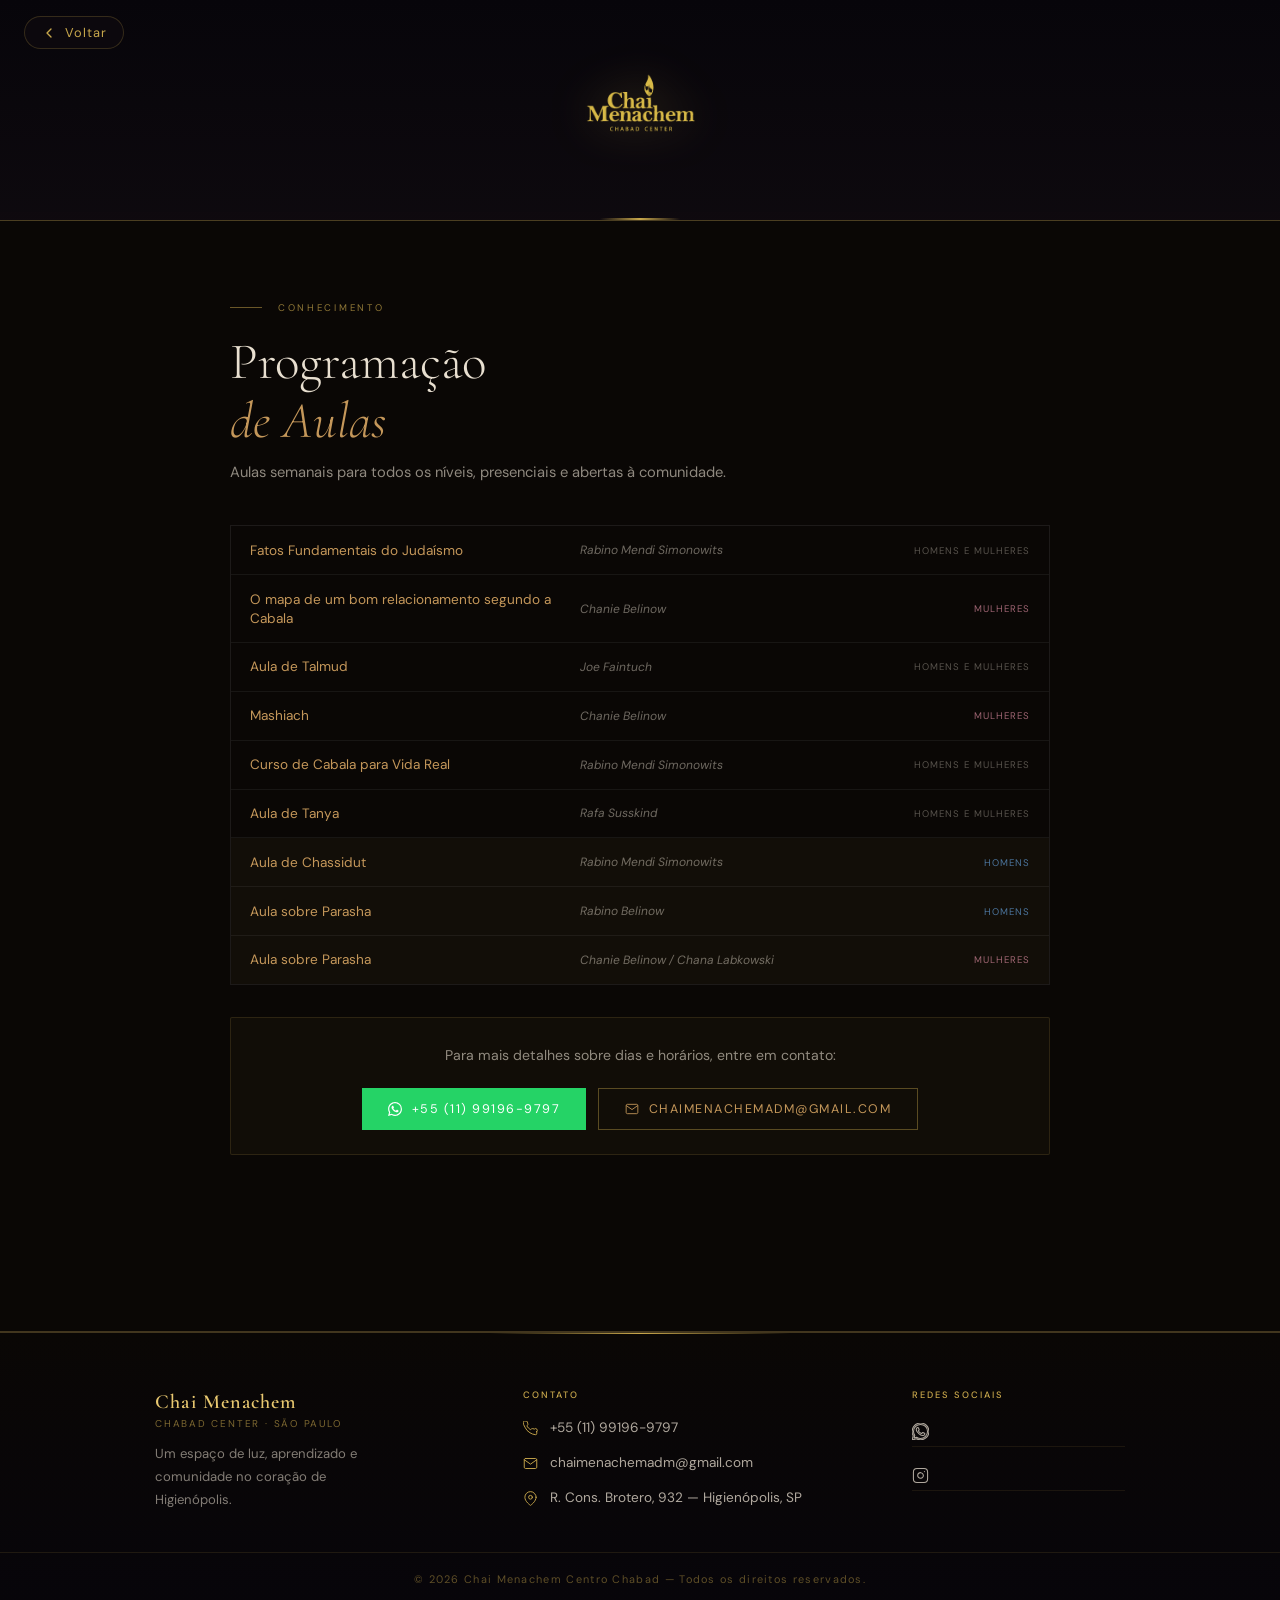
==== Website/aulas.html @ 0b1b47bb "CRversion — current design snapshot Updated kidush gallery with new photos, aulas and eventos pages " ====
﻿<!DOCTYPE html>
<html lang="pt-BR">
<head>
<meta charset="UTF-8"/>
<meta name="viewport" content="width=device-width,initial-scale=1.0"/>
<title>Aulas — Chai Menachem</title>
<link rel="icon" type="image/png" href="logo.png"/>
<link href="https://fonts.googleapis.com/css2?family=Cormorant+Garamond:ital,wght@0,300;0,400;0,600;1,300;1,400&family=DM+Sans:opsz,wght@9..40,300;9..40,400;9..40,500&family=Frank+Ruhl+Libre:wght@400&display=swap" rel="stylesheet"/>
<style>
*,*::before,*::after{box-sizing:border-box;margin:0;padding:0}
html,body{background:#0A0705;color:#E8DFD0;font-family:'DM Sans',sans-serif;-webkit-font-smoothing:antialiased}

.page{max-width:900px;margin:0 auto;padding:5rem 2.5rem 6rem}

.eyebrow{display:flex;align-items:center;gap:1rem;margin-bottom:1.2rem}
.eyebrow-line{display:block;width:32px;height:1px;background:rgba(201,168,76,.5)}
.eyebrow-text{font-size:.6rem;letter-spacing:.28em;text-transform:uppercase;color:rgba(201,168,76,.7)}

.sec-title{font-family:'Cormorant Garamond',serif;font-size:clamp(2.2rem,4vw,3.2rem);font-weight:300;line-height:1.15;color:#E8DFD0;margin-bottom:.5rem}
.sec-title em{font-style:italic;color:#C4975A}
.sec-body{font-size:.92rem;line-height:1.8;color:rgba(232,223,208,.6);margin-bottom:2.5rem}

/* TABELA */
.aulas-table{margin-top:2.5rem;border:1px solid rgba(255,255,255,.08)}
.aula-row{display:grid;grid-template-columns:1fr 1fr 120px;align-items:center;gap:1rem;padding:.9rem 1.2rem;border-bottom:1px solid rgba(255,255,255,.06);transition:background .2s}
.aula-row:last-child{border-bottom:none}
.aula-row:hover{background:rgba(201,168,76,.05)}
.aula-row--sh{background:rgba(201,168,76,.04)}
.aula-row--sh:hover{background:rgba(201,168,76,.09)}
.aula-dia{font-size:.62rem;letter-spacing:.18em;text-transform:uppercase;color:#C4975A;font-weight:500}
.aula-hora{font-size:.78rem;color:rgba(232,223,208,.5);letter-spacing:.05em}
.aula-nome{font-size:.85rem;color:#C4975A;line-height:1.4}
.aula-prof{font-size:.75rem;color:rgba(232,223,208,.45);font-style:italic}
.aula-pub{font-size:.6rem;letter-spacing:.1em;text-transform:uppercase;text-align:right;color:rgba(232,223,208,.35)}
.aula-pub--h{color:rgba(100,160,220,.7)}
.aula-pub--m{color:rgba(220,140,160,.7)}

@media(max-width:680px){
  .aula-row{grid-template-columns:1fr;gap:.3rem}
  .aula-pub{display:none}
}
.back-btn{position:fixed;top:1rem;left:1.5rem;z-index:500;display:inline-flex;align-items:center;gap:.5rem;padding:.45rem 1rem;background:rgba(14,10,15,0.85);backdrop-filter:blur(12px);border:1px solid rgba(201,168,76,0.22);border-radius:999px;color:#C9A84C;font-family:'DM Sans',sans-serif;font-size:.8rem;letter-spacing:.08em;text-decoration:none;transition:background .25s,box-shadow .25s}
.back-btn:hover{background:rgba(201,168,76,0.12);box-shadow:0 0 32px rgba(201,168,76,0.18)}
.back-btn svg{width:16px;height:16px;stroke:currentColor;fill:none;stroke-width:2;stroke-linecap:round;stroke-linejoin:round}
</style>
<link rel="stylesheet" href="shared.css"/>
</head>
<body>

<header class="page-header">
  <a href="index.html" class="page-header-brand">
    <img src="logo-transparent.png" class="page-header-logo" alt="Chai Menachem"/>
    <div class="page-header-text"><span class="page-header-name">Chai Menachem</span><span class="page-header-sub">Chabad Center</span></div>
  </a>
</header>

<a href="index.html" class="back-btn"><svg viewBox="0 0 24 24"><polyline points="15 18 9 12 15 6"/></svg>Voltar</a>

<div class="page">

  <div class="eyebrow">
    <span class="eyebrow-line"></span>
    <span class="eyebrow-text">Conhecimento</span>
  </div>
  <h2 class="sec-title">Programação<br><em>de Aulas</em></h2>
  <p class="sec-body">Aulas semanais para todos os níveis, presenciais e abertas à comunidade.</p>

  <div class="aulas-table">
    <div class="aula-row"><span class="aula-nome">Fatos Fundamentais do Judaísmo</span><span class="aula-prof">Rabino Mendi Simonowits</span><span class="aula-pub">Homens e Mulheres</span></div>
    <div class="aula-row"><span class="aula-nome">O mapa de um bom relacionamento segundo a Cabala</span><span class="aula-prof">Chanie Belinow</span><span class="aula-pub aula-pub--m">Mulheres</span></div>
    <div class="aula-row"><span class="aula-nome">Aula de Talmud</span><span class="aula-prof">Joe Faintuch</span><span class="aula-pub">Homens e Mulheres</span></div>
    <div class="aula-row"><span class="aula-nome">Mashiach</span><span class="aula-prof">Chanie Belinow</span><span class="aula-pub aula-pub--m">Mulheres</span></div>
    <div class="aula-row"><span class="aula-nome">Curso de Cabala para Vida Real</span><span class="aula-prof">Rabino Mendi Simonowits</span><span class="aula-pub">Homens e Mulheres</span></div>
    <div class="aula-row"><span class="aula-nome">Aula de Tanya</span><span class="aula-prof">Rafa Susskind</span><span class="aula-pub">Homens e Mulheres</span></div>
    <div class="aula-row aula-row--sh"><span class="aula-nome">Aula de Chassidut</span><span class="aula-prof">Rabino Mendi Simonowits</span><span class="aula-pub aula-pub--h">Homens</span></div>
    <div class="aula-row aula-row--sh"><span class="aula-nome">Aula sobre Parasha</span><span class="aula-prof">Rabino Belinow</span><span class="aula-pub aula-pub--h">Homens</span></div>
    <div class="aula-row aula-row--sh"><span class="aula-nome">Aula sobre Parasha</span><span class="aula-prof">Chanie Belinow / Chana Labkowski</span><span class="aula-pub aula-pub--m">Mulheres</span></div>
  </div>

  <div style="margin-top:2rem;padding:1.5rem 2rem;background:rgba(201,168,76,.04);border:1px solid rgba(201,168,76,.15);border-radius:2px;text-align:center">
    <p style="font-size:.88rem;color:rgba(232,223,208,.6);line-height:1.9;margin-bottom:1.2rem">Para mais detalhes sobre dias e horários, entre em contato:</p>
    <div style="display:flex;flex-wrap:wrap;gap:.8rem;justify-content:center">
      <a href="https://wa.me/5511991969797" target="_blank" rel="noopener" style="display:inline-flex;align-items:center;gap:.6rem;padding:.75rem 1.6rem;background:#25D366;color:#fff;font-family:'DM Sans',sans-serif;font-size:.78rem;letter-spacing:.12em;text-transform:uppercase;text-decoration:none">
        <svg width="14" height="14" viewBox="0 0 24 24" fill="currentColor"><path d="M17.472 14.382c-.297-.149-1.758-.867-2.03-.967-.273-.099-.471-.148-.67.15-.197.297-.767.966-.94 1.164-.173.199-.347.223-.644.075-.297-.15-1.255-.463-2.39-1.475-.883-.788-1.48-1.761-1.653-2.059-.173-.297-.018-.458.13-.606.134-.133.298-.347.446-.52.149-.174.198-.298.298-.497.099-.198.05-.371-.025-.52-.075-.149-.669-1.612-.916-2.207-.242-.579-.487-.5-.669-.51-.173-.008-.371-.01-.57-.01-.198 0-.52.074-.792.372-.272.297-1.04 1.016-1.04 2.479 0 1.462 1.065 2.875 1.213 3.074.149.198 2.096 3.2 5.077 4.487.709.306 1.262.489 1.694.625.712.227 1.36.195 1.871.118.571-.085 1.758-.719 2.006-1.413.248-.694.248-1.289.173-1.413-.074-.124-.272-.198-.57-.347m-5.421 7.403h-.004a9.87 9.87 0 01-5.031-1.378l-.361-.214-3.741.982.998-3.648-.235-.374a9.86 9.86 0 01-1.51-5.26c.001-5.45 4.436-9.884 9.888-9.884 2.64 0 5.122 1.03 6.988 2.898a9.825 9.825 0 012.893 6.994c-.003 5.45-4.437 9.884-9.885 9.884m8.413-18.297A11.815 11.815 0 0012.05 0C5.495 0 .16 5.335.157 11.892c0 2.096.547 4.142 1.588 5.945L.057 24l6.305-1.654a11.882 11.882 0 005.683 1.448h.005c6.554 0 11.89-5.335 11.893-11.893a11.821 11.821 0 00-3.48-8.413z"/></svg>
        +55 (11) 99196-9797
      </a>
      <a href="mailto:chaimenachemadm@gmail.com" style="display:inline-flex;align-items:center;gap:.6rem;padding:.75rem 1.6rem;background:transparent;border:1px solid rgba(201,168,76,.4);color:#C4975A;font-family:'DM Sans',sans-serif;font-size:.78rem;letter-spacing:.12em;text-transform:uppercase;text-decoration:none">
        <svg width="14" height="14" viewBox="0 0 24 24" fill="none" stroke="currentColor" stroke-width="1.5"><path d="M4 4h16c1.1 0 2 .9 2 2v12c0 1.1-.9 2-2 2H4c-1.1 0-2-.9-2-2V6c0-1.1.9-2 2-2z"/><polyline points="22,6 12,13 2,6"/></svg>
        chaimenachemadm@gmail.com
      </a>
    </div>
  </div>

</div>


<footer class="site-footer">
  <div class="footer-inner">
    <div class="footer-brand-col">
      <div class="footer-brand-text">
        <span class="footer-brand-name">Chai Menachem</span>
        <span class="footer-brand-tagline">Chabad Center · São Paulo</span>
        <span class="footer-brand-desc">Um espaço de luz, aprendizado e comunidade no coração de Higienópolis.</span>
      </div>
    </div>
    <div class="footer-contact-col">
      <div class="footer-contact-label">Contato</div>
      <div class="footer-contact-item"><svg viewBox="0 0 24 24"><path d="M22 16.92v3a2 2 0 01-2.18 2 19.79 19.79 0 01-8.63-3.07A19.5 19.5 0 013.07 9.81 19.79 19.79 0 010 1.18 2 2 0 012 0h3a2 2 0 012 1.72c.127.96.361 1.903.7 2.81a2 2 0 01-.45 2.11L6.09 7.91a16 16 0 006 6l1.27-1.27a2 2 0 012.11-.45c.907.339 1.85.573 2.81.7A2 2 0 0122 16.92z"/></svg><a href="https://wa.me/5511991969797">+55 (11) 99196-9797</a></div>
      <div class="footer-contact-item"><svg viewBox="0 0 24 24"><path d="M4 4h16c1.1 0 2 .9 2 2v12c0 1.1-.9 2-2 2H4c-1.1 0-2-.9-2-2V6c0-1.1.9-2 2-2z"/><polyline points="22,6 12,13 2,6"/></svg><a href="mailto:chaimenachemadm@gmail.com">chaimenachemadm@gmail.com</a></div>
      <div class="footer-contact-item"><svg viewBox="0 0 24 24"><path d="M21 10c0 7-9 13-9 13s-9-6-9-13a9 9 0 0118 0z"/><circle cx="12" cy="10" r="3"/></svg>R. Cons. Brotero, 932 — Higienópolis, SP</div>
    </div>
    <div class="footer-social-col">
      <div class="footer-social-label">Redes Sociais</div>
      <a href="https://wa.me/5511991969797" target="_blank" rel="noopener" class="footer-social-link"><svg viewBox="0 0 24 24" fill="currentColor" stroke="none"><path d="M17.472 14.382c-.297-.149-1.758-.867-2.03-.967-.273-.099-.471-.148-.67.15-.197.297-.767.966-.94 1.164-.173.199-.347.223-.644.075-.297-.15-1.255-.463-2.39-1.475-.883-.788-1.48-1.761-1.653-2.059-.173-.297-.018-.458.13-.606.134-.133.298-.347.446-.52.149-.174.198-.298.298-.497.099-.198.05-.371-.025-.52-.075-.149-.669-1.612-.916-2.207-.242-.579-.487-.5-.669-.51-.173-.008-.371-.01-.57-.01-.198 0-.52.074-.792.372-.272.297-1.04 1.016-1.04 2.479 0 1.462 1.065 2.875 1.213 3.074.149.198 2.096 3.2 5.077 4.487.709.306 1.262.489 1.694.625.712.227 1.36.195 1.871.118.571-.085 1.758-.719 2.006-1.413.248-.694.248-1.289.173-1.413-.074-.124-.272-.198-.57-.347m-5.421 7.403h-.004a9.87 9.87 0 01-5.031-1.378l-.361-.214-3.741.982.998-3.648-.235-.374a9.86 9.86 0 01-1.51-5.26c.001-5.45 4.436-9.884 9.888-9.884 2.64 0 5.122 1.03 6.988 2.898a9.825 9.825 0 012.893 6.994c-.003 5.45-4.437 9.884-9.885 9.884m8.413-18.297A11.815 11.815 0 0012.05 0C5.495 0 .16 5.335.157 11.892c0 2.096.547 4.142 1.588 5.945L.057 24l6.305-1.654a11.882 11.882 0 005.683 1.448h.005c6.554 0 11.89-5.335 11.893-11.893a11.821 11.821 0 00-3.48-8.413z"/></svg>WhatsApp</a>
      <a href="https://instagram.com/chaimenachem" target="_blank" rel="noopener" class="footer-social-link"><svg viewBox="0 0 24 24"><rect x="2" y="2" width="20" height="20" rx="5"/><path d="M16 11.37A4 4 0 1112.63 8 4 4 0 0116 11.37z"/><line x1="17.5" y1="6.5" x2="17.51" y2="6.5"/></svg>@chaimenachem</a>
    </div>
  </div>
  <div class="footer-bottom">© 2026 Chai Menachem Centro Chabad — Todos os direitos reservados.</div>
</footer>

</body>
</html>
---- Website/shared.css ----
/* ── PAGE HEADER ── */
.page-header{
  display:flex;align-items:center;justify-content:center;
  padding:0 2rem;
  background:linear-gradient(180deg,rgba(7,5,10,1) 0%,rgba(14,10,15,.95) 100%);
  border-bottom:1px solid rgba(201,168,76,.35);
  position:relative;
}
.page-header::after{
  content:'';position:absolute;bottom:0;left:50%;transform:translateX(-50%);
  width:80px;height:2px;background:linear-gradient(90deg,transparent,#C9A84C,transparent);
}
.page-header-brand{display:inline-flex;flex-direction:row;align-items:center;gap:1rem;text-decoration:none}
.page-header-logo{width:220px;height:220px;object-fit:contain;filter:sepia(1) saturate(2.5) hue-rotate(10deg) brightness(1.05) drop-shadow(0 0 24px rgba(201,168,76,.45))}
.page-header-text{display:none;flex-direction:column;align-items:center;line-height:1.2}
.page-header-name{
  font-family:'Cormorant Garamond',serif;font-size:1.2rem;font-weight:600;
  color:#E8C870;letter-spacing:.09em;
  text-shadow:0 0 12px rgba(201,168,76,.35);
}
.page-header-sub{
  font-size:.7rem;font-weight:400;color:#E8C870;
  letter-spacing:.21em;text-transform:uppercase;margin-top:.1rem;
}

/* ── SITE FOOTER ── */
.site-footer{
  background:linear-gradient(180deg,#0A0705 0%,#07050A 100%);
  border-top:2px solid rgba(201,168,76,.3);
  margin-top:5rem;
  position:relative;
  overflow:hidden;
}
.site-footer::before{
  content:'';position:absolute;top:0;left:50%;transform:translateX(-50%);
  width:300px;height:1px;background:linear-gradient(90deg,transparent,#C9A84C,transparent);
}

.footer-inner{
  max-width:1050px;margin:0 auto;
  padding:3.5rem 2.5rem 2.5rem;
  display:grid;grid-template-columns:1.5fr 1.6fr 1fr;gap:3rem;
}
@media(max-width:700px){
  .footer-inner{grid-template-columns:1fr;gap:2.5rem;padding:2.5rem 1.5rem}
}

/* Brand col */
.footer-brand-col{display:flex;align-items:flex-start;gap:1.1rem}
.footer-logo{width:52px;height:52px;object-fit:contain;filter:drop-shadow(0 0 12px rgba(201,168,76,.35));flex-shrink:0}
.footer-brand-text{display:flex;flex-direction:column;padding-top:.2rem}
.footer-brand-name{
  font-family:'Cormorant Garamond',serif;font-size:1.25rem;font-weight:600;
  color:#E8C870;letter-spacing:.06em;line-height:1;
}
.footer-brand-tagline{
  font-size:.62rem;color:rgba(201,168,76,.6);
  letter-spacing:.18em;text-transform:uppercase;margin-top:.35rem;
}
.footer-brand-desc{
  font-size:.82rem;line-height:1.75;
  color:rgba(232,223,208,.55);margin-top:.8rem;max-width:210px;
}

/* Contact col */
.footer-contact-col{display:flex;flex-direction:column;gap:.9rem}
.footer-contact-label{
  font-size:.58rem;letter-spacing:.22em;text-transform:uppercase;
  color:#C9A84C;margin-bottom:.2rem;font-weight:500;
}
.footer-contact-item{
  display:flex;align-items:center;gap:.75rem;
  font-size:.85rem;color:rgba(232,223,208,.75);line-height:1.5;
}
.footer-contact-item svg{
  flex-shrink:0;stroke:#C9A84C;width:15px;height:15px;
  fill:none;stroke-width:1.5;stroke-linecap:round;stroke-linejoin:round;
}
.footer-contact-item a{
  color:rgba(232,223,208,.75);text-decoration:none;transition:color .2s;
}
.footer-contact-item a:hover{color:#E8C870}

/* Social col */
.footer-social-col{display:flex;flex-direction:column;gap:.8rem}
.footer-social-label{
  font-size:.58rem;letter-spacing:.22em;text-transform:uppercase;
  color:#C9A84C;margin-bottom:.2rem;font-weight:500;
}
.footer-social-link{
  display:inline-flex;align-items:center;gap:.7rem;
  font-size:0;color:rgba(232,223,208,.75);text-decoration:none;
  transition:color .2s,gap .2s;padding:.4rem 0;
  border-bottom:1px solid rgba(201,168,76,.1);
}
.footer-social-link:hover{color:#E8C870;gap:.9rem}
.footer-social-link svg{
  width:17px;height:17px;fill:none;stroke:currentColor;
  stroke-width:1.5;stroke-linecap:round;stroke-linejoin:round;
  transition:filter .2s;font-size:.85rem;
}
.footer-social-link:hover svg{filter:drop-shadow(0 0 6px rgba(201,168,76,.5))}

/* Donate / QR Code */
.footer-donate{border-top:1px solid rgba(201,168,76,.18);padding:2.5rem 2.5rem 2rem}
.footer-donate-inner{display:flex;flex-direction:column;align-items:center;text-align:center;gap:1.2rem}
.footer-donate-label{display:block;font-family:'Cormorant Garamond',serif;font-size:1.4rem;font-weight:600;color:#E8C870;letter-spacing:.04em;margin-bottom:.3rem}
.footer-donate-desc{font-size:.83rem;line-height:1.75;color:rgba(232,223,208,.6);max-width:380px}
.footer-donate-qr{display:flex;flex-direction:column;align-items:center;gap:.7rem}
.footer-qr-img{width:100px;height:100px;border:2px solid rgba(201,168,76,.4);padding:4px;background:#07050A;display:block}
.footer-qr-label{font-size:.6rem;letter-spacing:.18em;text-transform:uppercase;color:rgba(201,168,76,.6)}

/* Bottom bar */
.footer-bottom{
  border-top:1px solid rgba(201,168,76,.12);
  padding:1.2rem 2.5rem;
  display:flex;align-items:center;justify-content:center;
  font-size:.68rem;letter-spacing:.12em;
  color:rgba(201,168,76,.45);
  text-align:center;
}
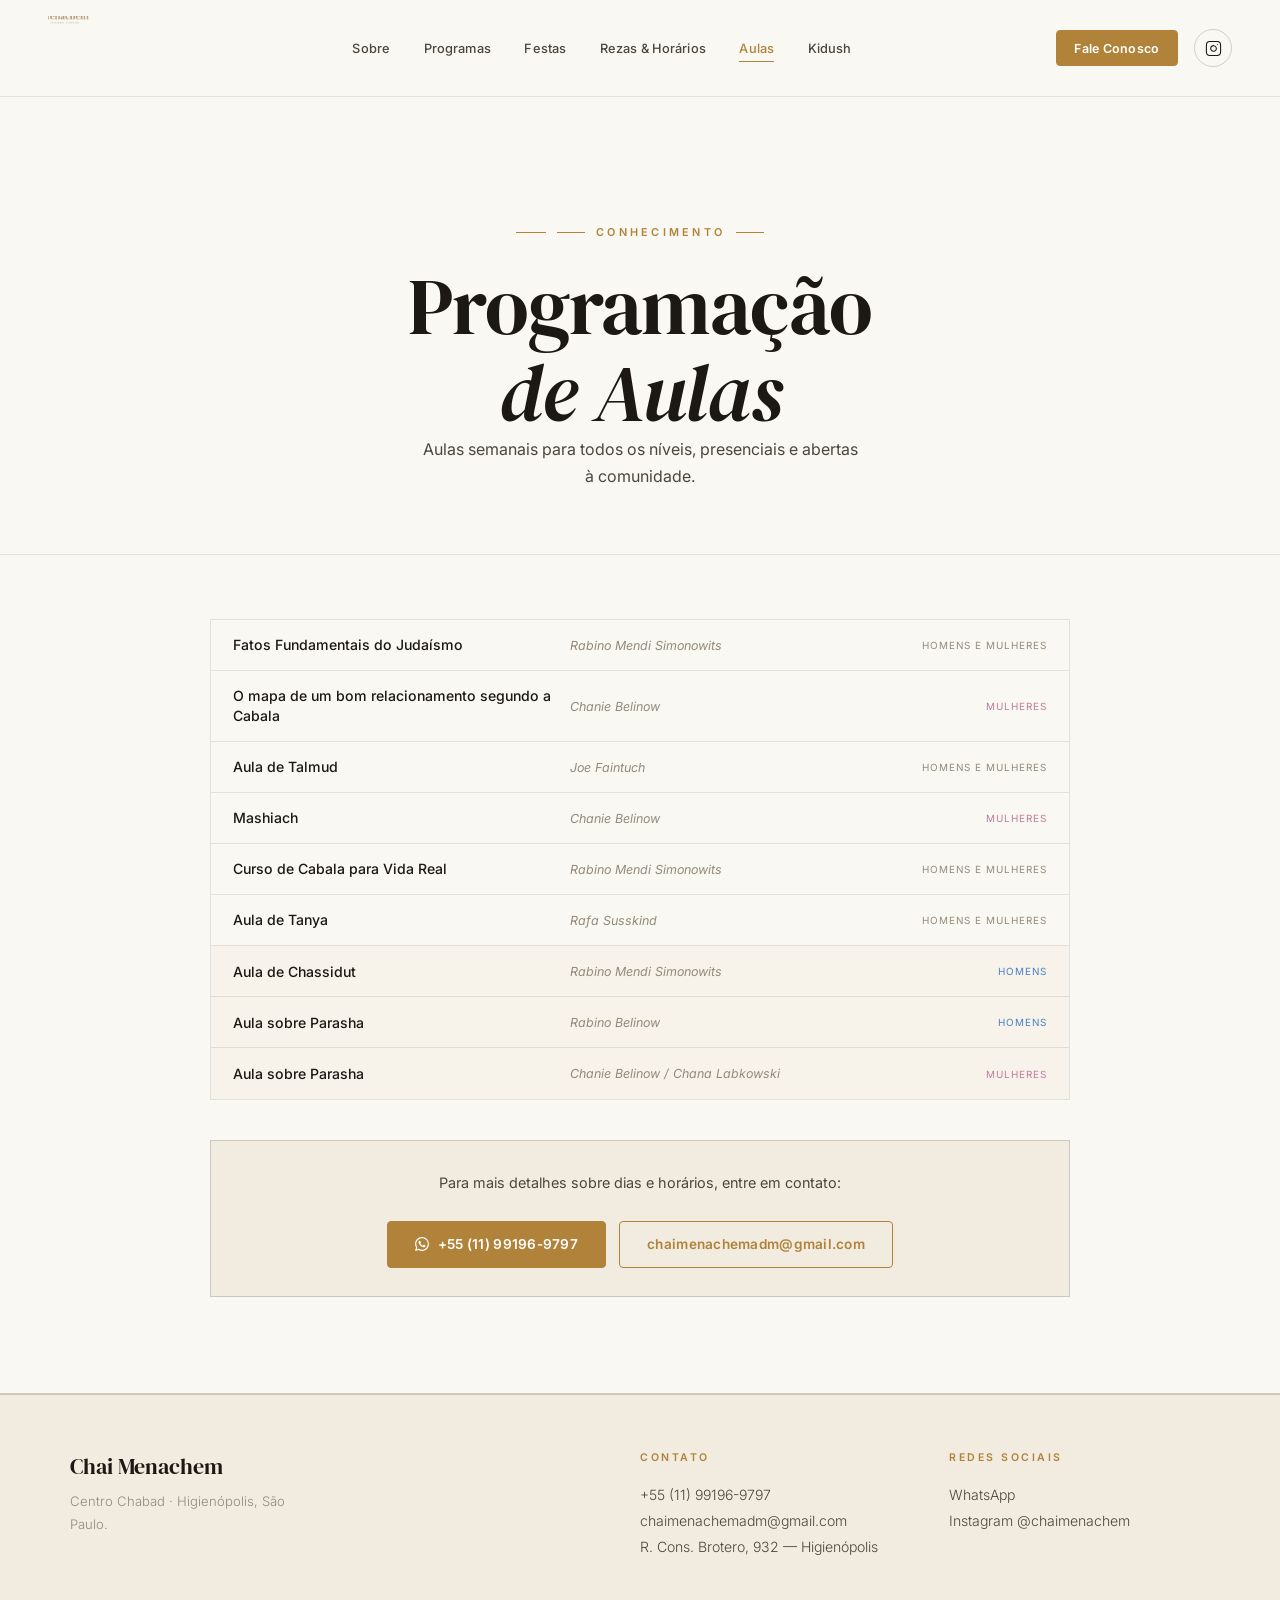
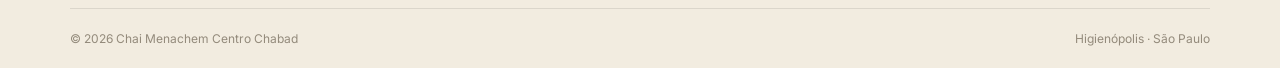
==== commit 5ed805c0: "Redesign completo: novo tema claro creme em todas as páginas Aplica o design system light/cream (nov" ====
--- a/Website/aulas.html
+++ b/Website/aulas.html
@@ -1,71 +1,79 @@
-﻿<!DOCTYPE html>
+<!DOCTYPE html>
 <html lang="pt-BR">
 <head>
-<meta charset="UTF-8"/>
-<meta name="viewport" content="width=device-width,initial-scale=1.0"/>
+<meta charset="UTF-8"><meta name="viewport" content="width=device-width,initial-scale=1.0">
 <title>Aulas — Chai Menachem</title>
 <link rel="icon" type="image/png" href="logo.png"/>
-<link href="https://fonts.googleapis.com/css2?family=Cormorant+Garamond:ital,wght@0,300;0,400;0,600;1,300;1,400&family=DM+Sans:opsz,wght@9..40,300;9..40,400;9..40,500&family=Frank+Ruhl+Libre:wght@400&display=swap" rel="stylesheet"/>
+<link rel="stylesheet" href="nova.css">
 <style>
-*,*::before,*::after{box-sizing:border-box;margin:0;padding:0}
-html,body{background:#0A0705;color:#E8DFD0;font-family:'DM Sans',sans-serif;-webkit-font-smoothing:antialiased}
-
-.page{max-width:900px;margin:0 auto;padding:5rem 2.5rem 6rem}
-
-.eyebrow{display:flex;align-items:center;gap:1rem;margin-bottom:1.2rem}
-.eyebrow-line{display:block;width:32px;height:1px;background:rgba(201,168,76,.5)}
-.eyebrow-text{font-size:.6rem;letter-spacing:.28em;text-transform:uppercase;color:rgba(201,168,76,.7)}
-
-.sec-title{font-family:'Cormorant Garamond',serif;font-size:clamp(2.2rem,4vw,3.2rem);font-weight:300;line-height:1.15;color:#E8DFD0;margin-bottom:.5rem}
-.sec-title em{font-style:italic;color:#C4975A}
-.sec-body{font-size:.92rem;line-height:1.8;color:rgba(232,223,208,.6);margin-bottom:2.5rem}
-
-/* TABELA */
-.aulas-table{margin-top:2.5rem;border:1px solid rgba(255,255,255,.08)}
-.aula-row{display:grid;grid-template-columns:1fr 1fr 120px;align-items:center;gap:1rem;padding:.9rem 1.2rem;border-bottom:1px solid rgba(255,255,255,.06);transition:background .2s}
+.aulas-table{border:1px solid var(--line);max-width:860px;margin:0 auto}
+.aula-row{display:grid;grid-template-columns:1fr 1fr 140px;align-items:center;gap:1rem;padding:.95rem 1.4rem;border-bottom:1px solid var(--line);transition:background .2s}
 .aula-row:last-child{border-bottom:none}
-.aula-row:hover{background:rgba(201,168,76,.05)}
-.aula-row--sh{background:rgba(201,168,76,.04)}
-.aula-row--sh:hover{background:rgba(201,168,76,.09)}
-.aula-dia{font-size:.62rem;letter-spacing:.18em;text-transform:uppercase;color:#C4975A;font-weight:500}
-.aula-hora{font-size:.78rem;color:rgba(232,223,208,.5);letter-spacing:.05em}
-.aula-nome{font-size:.85rem;color:#C4975A;line-height:1.4}
-.aula-prof{font-size:.75rem;color:rgba(232,223,208,.45);font-style:italic}
-.aula-pub{font-size:.6rem;letter-spacing:.1em;text-transform:uppercase;text-align:right;color:rgba(232,223,208,.35)}
-.aula-pub--h{color:rgba(100,160,220,.7)}
-.aula-pub--m{color:rgba(220,140,160,.7)}
-
-@media(max-width:680px){
-  .aula-row{grid-template-columns:1fr;gap:.3rem}
-  .aula-pub{display:none}
-}
-.back-btn{position:fixed;top:1rem;left:1.5rem;z-index:500;display:inline-flex;align-items:center;gap:.5rem;padding:.45rem 1rem;background:rgba(14,10,15,0.85);backdrop-filter:blur(12px);border:1px solid rgba(201,168,76,0.22);border-radius:999px;color:#C9A84C;font-family:'DM Sans',sans-serif;font-size:.8rem;letter-spacing:.08em;text-decoration:none;transition:background .25s,box-shadow .25s}
-.back-btn:hover{background:rgba(201,168,76,0.12);box-shadow:0 0 32px rgba(201,168,76,0.18)}
-.back-btn svg{width:16px;height:16px;stroke:currentColor;fill:none;stroke-width:2;stroke-linecap:round;stroke-linejoin:round}
+.aula-row:hover{background:var(--bg-warm)}
+.aula-row--sh{background:rgba(176,130,58,.04)}
+.aula-row--sh:hover{background:rgba(176,130,58,.09)}
+.aula-nome{font-size:.88rem;color:var(--ink);line-height:1.4;font-weight:500}
+.aula-prof{font-size:.78rem;color:var(--muted);font-style:italic}
+.aula-pub{font-size:.62rem;letter-spacing:.1em;text-transform:uppercase;text-align:right;color:var(--muted)}
+.aula-pub--h{color:#4a7fc1}
+.aula-pub--m{color:#c17a9e}
+@media(max-width:680px){.aula-row{grid-template-columns:1fr;gap:.25rem}.aula-pub{display:none}}
 </style>
-<link rel="stylesheet" href="shared.css"/>
 </head>
 <body>
 
-<header class="page-header">
-  <a href="index.html" class="page-header-brand">
-    <img src="logo-transparent.png" class="page-header-logo" alt="Chai Menachem"/>
-    <div class="page-header-text"><span class="page-header-name">Chai Menachem</span><span class="page-header-sub">Chabad Center</span></div>
+<!-- OVERLAY MENU -->
+<div class="nav-overlay" id="nav-overlay">
+  <button class="overlay-close" onclick="closeMenu()">✕</button>
+  <nav class="overlay-nav">
+    <a href="sobre.html">Sobre</a>
+    <a href="programas.html">Programas</a>
+    <a href="festas.html">Festas</a>
+    <a href="rezas.html">Rezas &amp; Horários</a>
+    <a href="aulas.html">Aulas</a>
+    <a href="espaco.html">Espaço</a>
+    <a href="eventos.html">Eventos</a>
+    <a href="kidush.html">Kidush</a>
+  </nav>
+  <p class="overlay-tag">Centro Chabad · Higienópolis · São Paulo</p>
+</div>
+
+<!-- HEADER -->
+<header class="page-nav">
+  <a class="brand" href="index.html">
+    <span class="brand-mark"><img src="logo-transparent.png" alt="Chai Menachem"></span>
   </a>
+  <nav class="nav-links">
+    <a href="sobre.html">Sobre</a>
+    <a href="programas.html">Programas</a>
+    <a href="festas.html">Festas</a>
+    <a href="rezas.html">Rezas &amp; Horários</a>
+    <a href="aulas.html" class="active">Aulas</a>
+    <a href="kidush.html">Kidush</a>
+  </nav>
+  <div class="nav-right">
+    <a href="https://wa.me/5511991969797" target="_blank" rel="noopener" class="btn btn-primary" style="padding:.6rem 1.1rem;font-size:.78rem">Fale Conosco</a>
+    <a href="https://instagram.com/chaimenachem" target="_blank" rel="noopener" class="ig-btn" title="@chaimenachem">
+      <svg width="17" height="17" viewBox="0 0 24 24" fill="none" stroke="currentColor" stroke-width="1.5" stroke-linecap="round" stroke-linejoin="round"><rect x="2" y="2" width="20" height="20" rx="5"/><path d="M16 11.37A4 4 0 1112.63 8 4 4 0 0116 11.37z"/><line x1="17.5" y1="6.5" x2="17.51" y2="6.5"/></svg>
+    </a>
+    <button class="hamburger" id="hamburger" onclick="openMenu()"><span></span><span></span><span></span></button>
+  </div>
 </header>
 
-<a href="index.html" class="back-btn"><svg viewBox="0 0 24 24"><polyline points="15 18 9 12 15 6"/></svg>Voltar</a>
-
-<div class="page">
-
+<!-- PAGE HERO -->
+<section class="page-hero">
   <div class="eyebrow">
     <span class="eyebrow-line"></span>
     <span class="eyebrow-text">Conhecimento</span>
+    <span class="eyebrow-line"></span>
   </div>
-  <h2 class="sec-title">Programação<br><em>de Aulas</em></h2>
-  <p class="sec-body">Aulas semanais para todos os níveis, presenciais e abertas à comunidade.</p>
+  <h1>Programação<br><em>de Aulas</em></h1>
+  <p style="font-size:1rem;color:var(--ink-soft);max-width:44ch;margin:0 auto;line-height:1.7">Aulas semanais para todos os níveis, presenciais e abertas à comunidade.</p>
+</section>
 
-  <div class="aulas-table">
+<main style="padding:4rem clamp(1.4rem,5vw,3rem) 6rem">
+
+  <div class="aulas-table reveal">
     <div class="aula-row"><span class="aula-nome">Fatos Fundamentais do Judaísmo</span><span class="aula-prof">Rabino Mendi Simonowits</span><span class="aula-pub">Homens e Mulheres</span></div>
     <div class="aula-row"><span class="aula-nome">O mapa de um bom relacionamento segundo a Cabala</span><span class="aula-prof">Chanie Belinow</span><span class="aula-pub aula-pub--m">Mulheres</span></div>
     <div class="aula-row"><span class="aula-nome">Aula de Talmud</span><span class="aula-prof">Joe Faintuch</span><span class="aula-pub">Homens e Mulheres</span></div>
@@ -77,47 +85,49 @@
     <div class="aula-row aula-row--sh"><span class="aula-nome">Aula sobre Parasha</span><span class="aula-prof">Chanie Belinow / Chana Labkowski</span><span class="aula-pub aula-pub--m">Mulheres</span></div>
   </div>
 
-  <div style="margin-top:2rem;padding:1.5rem 2rem;background:rgba(201,168,76,.04);border:1px solid rgba(201,168,76,.15);border-radius:2px;text-align:center">
-    <p style="font-size:.88rem;color:rgba(232,223,208,.6);line-height:1.9;margin-bottom:1.2rem">Para mais detalhes sobre dias e horários, entre em contato:</p>
+  <div style="max-width:860px;margin:2.5rem auto 0;padding:1.8rem 2rem;background:var(--bg-warm);border:1px solid var(--line-2);text-align:center" class="reveal">
+    <p style="font-size:.9rem;color:var(--ink-soft);line-height:1.9;margin-bottom:1.5rem">Para mais detalhes sobre dias e horários, entre em contato:</p>
     <div style="display:flex;flex-wrap:wrap;gap:.8rem;justify-content:center">
-      <a href="https://wa.me/5511991969797" target="_blank" rel="noopener" style="display:inline-flex;align-items:center;gap:.6rem;padding:.75rem 1.6rem;background:#25D366;color:#fff;font-family:'DM Sans',sans-serif;font-size:.78rem;letter-spacing:.12em;text-transform:uppercase;text-decoration:none">
+      <a href="https://wa.me/5511991969797" target="_blank" rel="noopener" class="btn btn-primary">
         <svg width="14" height="14" viewBox="0 0 24 24" fill="currentColor"><path d="M17.472 14.382c-.297-.149-1.758-.867-2.03-.967-.273-.099-.471-.148-.67.15-.197.297-.767.966-.94 1.164-.173.199-.347.223-.644.075-.297-.15-1.255-.463-2.39-1.475-.883-.788-1.48-1.761-1.653-2.059-.173-.297-.018-.458.13-.606.134-.133.298-.347.446-.52.149-.174.198-.298.298-.497.099-.198.05-.371-.025-.52-.075-.149-.669-1.612-.916-2.207-.242-.579-.487-.5-.669-.51-.173-.008-.371-.01-.57-.01-.198 0-.52.074-.792.372-.272.297-1.04 1.016-1.04 2.479 0 1.462 1.065 2.875 1.213 3.074.149.198 2.096 3.2 5.077 4.487.709.306 1.262.489 1.694.625.712.227 1.36.195 1.871.118.571-.085 1.758-.719 2.006-1.413.248-.694.248-1.289.173-1.413-.074-.124-.272-.198-.57-.347m-5.421 7.403h-.004a9.87 9.87 0 01-5.031-1.378l-.361-.214-3.741.982.998-3.648-.235-.374a9.86 9.86 0 01-1.51-5.26c.001-5.45 4.436-9.884 9.888-9.884 2.64 0 5.122 1.03 6.988 2.898a9.825 9.825 0 012.893 6.994c-.003 5.45-4.437 9.884-9.885 9.884m8.413-18.297A11.815 11.815 0 0012.05 0C5.495 0 .16 5.335.157 11.892c0 2.096.547 4.142 1.588 5.945L.057 24l6.305-1.654a11.882 11.882 0 005.683 1.448h.005c6.554 0 11.89-5.335 11.893-11.893a11.821 11.821 0 00-3.48-8.413z"/></svg>
         +55 (11) 99196-9797
       </a>
-      <a href="mailto:chaimenachemadm@gmail.com" style="display:inline-flex;align-items:center;gap:.6rem;padding:.75rem 1.6rem;background:transparent;border:1px solid rgba(201,168,76,.4);color:#C4975A;font-family:'DM Sans',sans-serif;font-size:.78rem;letter-spacing:.12em;text-transform:uppercase;text-decoration:none">
-        <svg width="14" height="14" viewBox="0 0 24 24" fill="none" stroke="currentColor" stroke-width="1.5"><path d="M4 4h16c1.1 0 2 .9 2 2v12c0 1.1-.9 2-2 2H4c-1.1 0-2-.9-2-2V6c0-1.1.9-2 2-2z"/><polyline points="22,6 12,13 2,6"/></svg>
-        chaimenachemadm@gmail.com
-      </a>
+      <a href="mailto:chaimenachemadm@gmail.com" class="btn btn-ghost">chaimenachemadm@gmail.com</a>
     </div>
   </div>
 
-</div>
+</main>
 
-
+<!-- FOOTER -->
 <footer class="site-footer">
   <div class="footer-inner">
-    <div class="footer-brand-col">
-      <div class="footer-brand-text">
-        <span class="footer-brand-name">Chai Menachem</span>
-        <span class="footer-brand-tagline">Chabad Center · São Paulo</span>
-        <span class="footer-brand-desc">Um espaço de luz, aprendizado e comunidade no coração de Higienópolis.</span>
-      </div>
+    <div>
+      <div class="footer-brand">Chai Menachem</div>
+      <div class="footer-tagline">Centro Chabad · Higienópolis, São Paulo.</div>
     </div>
-    <div class="footer-contact-col">
-      <div class="footer-contact-label">Contato</div>
-      <div class="footer-contact-item"><svg viewBox="0 0 24 24"><path d="M22 16.92v3a2 2 0 01-2.18 2 19.79 19.79 0 01-8.63-3.07A19.5 19.5 0 013.07 9.81 19.79 19.79 0 010 1.18 2 2 0 012 0h3a2 2 0 012 1.72c.127.96.361 1.903.7 2.81a2 2 0 01-.45 2.11L6.09 7.91a16 16 0 006 6l1.27-1.27a2 2 0 012.11-.45c.907.339 1.85.573 2.81.7A2 2 0 0122 16.92z"/></svg><a href="https://wa.me/5511991969797">+55 (11) 99196-9797</a></div>
-      <div class="footer-contact-item"><svg viewBox="0 0 24 24"><path d="M4 4h16c1.1 0 2 .9 2 2v12c0 1.1-.9 2-2 2H4c-1.1 0-2-.9-2-2V6c0-1.1.9-2 2-2z"/><polyline points="22,6 12,13 2,6"/></svg><a href="mailto:chaimenachemadm@gmail.com">chaimenachemadm@gmail.com</a></div>
-      <div class="footer-contact-item"><svg viewBox="0 0 24 24"><path d="M21 10c0 7-9 13-9 13s-9-6-9-13a9 9 0 0118 0z"/><circle cx="12" cy="10" r="3"/></svg>R. Cons. Brotero, 932 — Higienópolis, SP</div>
+    <div>
+      <div class="footer-col-title">Contato</div>
+      <a href="https://wa.me/5511991969797" target="_blank" rel="noopener" class="footer-link">+55 (11) 99196-9797</a>
+      <a href="mailto:chaimenachemadm@gmail.com" class="footer-link">chaimenachemadm@gmail.com</a>
+      <span class="footer-link" style="cursor:default">R. Cons. Brotero, 932 — Higienópolis</span>
     </div>
-    <div class="footer-social-col">
-      <div class="footer-social-label">Redes Sociais</div>
-      <a href="https://wa.me/5511991969797" target="_blank" rel="noopener" class="footer-social-link"><svg viewBox="0 0 24 24" fill="currentColor" stroke="none"><path d="M17.472 14.382c-.297-.149-1.758-.867-2.03-.967-.273-.099-.471-.148-.67.15-.197.297-.767.966-.94 1.164-.173.199-.347.223-.644.075-.297-.15-1.255-.463-2.39-1.475-.883-.788-1.48-1.761-1.653-2.059-.173-.297-.018-.458.13-.606.134-.133.298-.347.446-.52.149-.174.198-.298.298-.497.099-.198.05-.371-.025-.52-.075-.149-.669-1.612-.916-2.207-.242-.579-.487-.5-.669-.51-.173-.008-.371-.01-.57-.01-.198 0-.52.074-.792.372-.272.297-1.04 1.016-1.04 2.479 0 1.462 1.065 2.875 1.213 3.074.149.198 2.096 3.2 5.077 4.487.709.306 1.262.489 1.694.625.712.227 1.36.195 1.871.118.571-.085 1.758-.719 2.006-1.413.248-.694.248-1.289.173-1.413-.074-.124-.272-.198-.57-.347m-5.421 7.403h-.004a9.87 9.87 0 01-5.031-1.378l-.361-.214-3.741.982.998-3.648-.235-.374a9.86 9.86 0 01-1.51-5.26c.001-5.45 4.436-9.884 9.888-9.884 2.64 0 5.122 1.03 6.988 2.898a9.825 9.825 0 012.893 6.994c-.003 5.45-4.437 9.884-9.885 9.884m8.413-18.297A11.815 11.815 0 0012.05 0C5.495 0 .16 5.335.157 11.892c0 2.096.547 4.142 1.588 5.945L.057 24l6.305-1.654a11.882 11.882 0 005.683 1.448h.005c6.554 0 11.89-5.335 11.893-11.893a11.821 11.821 0 00-3.48-8.413z"/></svg>WhatsApp</a>
-      <a href="https://instagram.com/chaimenachem" target="_blank" rel="noopener" class="footer-social-link"><svg viewBox="0 0 24 24"><rect x="2" y="2" width="20" height="20" rx="5"/><path d="M16 11.37A4 4 0 1112.63 8 4 4 0 0116 11.37z"/><line x1="17.5" y1="6.5" x2="17.51" y2="6.5"/></svg>@chaimenachem</a>
+    <div>
+      <div class="footer-col-title">Redes Sociais</div>
+      <a href="https://wa.me/5511991969797" target="_blank" rel="noopener" class="footer-link">WhatsApp</a>
+      <a href="https://instagram.com/chaimenachem" target="_blank" rel="noopener" class="footer-link">Instagram @chaimenachem</a>
     </div>
   </div>
-  <div class="footer-bottom">© 2026 Chai Menachem Centro Chabad — Todos os direitos reservados.</div>
+  <div class="footer-bottom">
+    <span>© 2026 Chai Menachem Centro Chabad</span>
+    <span>Higienópolis · São Paulo</span>
+  </div>
 </footer>
 
+<script>
+function openMenu(){document.getElementById('nav-overlay').classList.add('open');document.getElementById('hamburger').classList.add('open')}
+function closeMenu(){document.getElementById('nav-overlay').classList.remove('open');document.getElementById('hamburger').classList.remove('open')}
+const observer=new IntersectionObserver(entries=>{entries.forEach(e=>{if(e.isIntersecting)e.target.classList.add('visible')})},{threshold:.15});
+document.querySelectorAll('.reveal').forEach(el=>observer.observe(el));
+</script>
 </body>
 </html>
-
--- a/Website/nova.css
+++ b/Website/nova.css
@@ -0,0 +1,354 @@
+/* ═══════════════════════════════════════════════
+   CHAI MENACHEM — Design Sistema (Claro · Premium)
+   Fonts: DM Serif Display + Inter + Frank Ruhl Libre
+   ═══════════════════════════════════════════════ */
+@import url('https://fonts.googleapis.com/css2?family=DM+Serif+Display:ital@0;1&family=Inter:wght@300;400;500;600&family=Frank+Ruhl+Libre:wght@400&display=swap');
+
+*,*::before,*::after{box-sizing:border-box;margin:0;padding:0}
+
+:root{
+  --bg:#FAF8F2;
+  --bg-warm:#F2ECE0;
+  --ink:#1C1813;
+  --ink-soft:#4c463c;
+  --muted:#938a7b;
+  --gold:#B0823A;
+  --gold-2:#C4975A;
+  --line:rgba(28,24,19,.10);
+  --line-2:rgba(28,24,19,.18);
+  --ease:cubic-bezier(.16,1,.3,1);
+  --maxw:1140px;
+}
+
+html{scroll-behavior:smooth}
+body{
+  font-family:'Inter',system-ui,sans-serif;font-weight:400;
+  background:var(--bg);color:var(--ink);
+  -webkit-font-smoothing:antialiased;text-rendering:optimizeLegibility;min-height:100%;
+}
+::-webkit-scrollbar{width:4px}
+::-webkit-scrollbar-track{background:var(--bg-warm)}
+::-webkit-scrollbar-thumb{background:var(--gold);border-radius:2px}
+
+h1,h2,h3,h4{font-family:'DM Serif Display',Georgia,serif;font-weight:400;line-height:1.08;letter-spacing:-.012em}
+a{color:inherit;text-decoration:none}
+img{display:block;max-width:100%}
+.container{max-width:var(--maxw);margin:0 auto;padding:0 clamp(1.4rem,5vw,3rem)}
+
+/* ── BUTTONS ── */
+.btn{
+  display:inline-flex;align-items:center;gap:.55rem;
+  padding:.9rem 1.7rem;border-radius:4px;
+  font-family:'Inter',sans-serif;font-size:.85rem;font-weight:600;letter-spacing:.02em;
+  cursor:pointer;text-decoration:none;border:1px solid transparent;
+  transition:transform .25s var(--ease),background .25s,color .25s,border-color .25s
+}
+.btn svg{flex-shrink:0}
+.btn-primary{background:var(--gold);color:#fff;border-color:var(--gold)}
+.btn-primary:hover{transform:translateY(-2px);background:var(--gold-2);border-color:var(--gold-2)}
+.btn-ghost{background:transparent;border-color:var(--gold);color:var(--gold)}
+.btn-ghost:hover{transform:translateY(-2px);background:rgba(176,130,58,.08)}
+.btn-wa{background:#25D366;color:#fff;border-color:#25D366}
+.btn-wa:hover{transform:translateY(-2px);background:#1EB857;border-color:#1EB857}
+.cta-band{display:flex;gap:.9rem;flex-wrap:wrap;margin-top:2.6rem;align-items:center}
+
+/* ── STICKY HEADER ── */
+.page-nav{
+  position:sticky;top:0;z-index:50;
+  display:flex;align-items:center;justify-content:space-between;gap:1.5rem;
+  padding:1rem clamp(1.4rem,5vw,3rem);
+  background:rgba(250,248,242,.88);backdrop-filter:blur(14px);-webkit-backdrop-filter:blur(14px);
+  border-bottom:1px solid var(--line);
+}
+.brand{display:flex;align-items:center;text-decoration:none;flex-shrink:0}
+.brand-mark{width:100px;height:64px;overflow:hidden;position:relative;flex-shrink:0}
+.brand-mark img{position:absolute;width:165px;left:-34px;top:-52px;filter:url(#gold-soft)}
+.nav-links{display:flex;gap:2.1rem;align-items:center}
+.nav-links a{
+  font-size:.8rem;font-weight:500;letter-spacing:.01em;color:var(--ink-soft);
+  text-decoration:none;transition:color .2s;white-space:nowrap;
+}
+.nav-links a:hover,.nav-links a.active{color:var(--gold)}
+.nav-links a.active{position:relative}
+.nav-links a.active::after{content:'';position:absolute;left:0;right:0;bottom:-6px;height:1px;background:var(--gold)}
+.nav-right{display:flex;align-items:center;gap:1rem;flex-shrink:0}
+.ig-btn{
+  display:inline-flex;align-items:center;justify-content:center;
+  width:38px;height:38px;border:1px solid var(--line-2);border-radius:50%;
+  color:var(--ink);transition:transform .25s var(--ease),border-color .25s,color .25s;text-decoration:none
+}
+.ig-btn:hover{transform:translateY(-2px);border-color:var(--gold);color:var(--gold)}
+.hamburger{
+  background:none;border:1px solid var(--line-2);border-radius:4px;
+  width:44px;height:44px;display:none;flex-direction:column;
+  align-items:center;justify-content:center;gap:5px;cursor:pointer;padding:0;
+  transition:border-color .2s;
+}
+.hamburger:hover{border-color:var(--gold)}
+.hamburger span{display:block;width:20px;height:1.5px;background:var(--ink);transition:transform .35s var(--ease),opacity .25s}
+.hamburger.open span:nth-child(1){transform:translateY(6.5px) rotate(45deg)}
+.hamburger.open span:nth-child(2){opacity:0}
+.hamburger.open span:nth-child(3){transform:translateY(-6.5px) rotate(-45deg)}
+@media(max-width:900px){.nav-links{display:none}.hamburger{display:flex}}
+@media(max-width:600px){.nav-right .btn{display:none}}
+
+/* ── OVERLAY MENU ── */
+.nav-overlay{
+  position:fixed;inset:0;z-index:500;background:var(--bg);
+  display:flex;flex-direction:column;align-items:center;justify-content:center;
+  opacity:0;visibility:hidden;transition:opacity .45s var(--ease),visibility .45s;
+}
+.nav-overlay.open{opacity:1;visibility:visible}
+.overlay-close{
+  position:absolute;top:1.5rem;right:1.5rem;background:none;
+  border:1px solid var(--line-2);border-radius:50%;width:44px;height:44px;
+  display:flex;align-items:center;justify-content:center;
+  cursor:pointer;font-size:1.1rem;color:var(--ink);transition:border-color .2s,color .2s
+}
+.overlay-close:hover{border-color:var(--gold);color:var(--gold)}
+.overlay-nav{display:flex;flex-direction:column;align-items:center;gap:clamp(1rem,2.5vh,1.8rem);text-align:center}
+.overlay-nav a{
+  font-family:'DM Serif Display',serif;font-size:clamp(2.2rem,5vw,3.8rem);
+  color:var(--ink);text-decoration:none;
+  opacity:0;transform:translateY(22px);
+  transition:color .2s,opacity .5s var(--ease),transform .5s var(--ease);
+}
+.nav-overlay.open .overlay-nav a{opacity:1;transform:translateY(0)}
+.nav-overlay.open .overlay-nav a:nth-child(1){transition-delay:.04s}
+.nav-overlay.open .overlay-nav a:nth-child(2){transition-delay:.10s}
+.nav-overlay.open .overlay-nav a:nth-child(3){transition-delay:.16s}
+.nav-overlay.open .overlay-nav a:nth-child(4){transition-delay:.22s}
+.nav-overlay.open .overlay-nav a:nth-child(5){transition-delay:.28s}
+.nav-overlay.open .overlay-nav a:nth-child(6){transition-delay:.34s}
+.nav-overlay.open .overlay-nav a:nth-child(7){transition-delay:.40s}
+.nav-overlay.open .overlay-nav a:nth-child(8){transition-delay:.46s}
+.overlay-nav a:hover{color:var(--gold)}
+.overlay-tag{margin-top:3rem;font-size:.7rem;letter-spacing:.3em;text-transform:uppercase;color:var(--muted);opacity:0;transition:opacity .4s .4s}
+.nav-overlay.open .overlay-tag{opacity:1}
+
+/* ── PAGE HERO (subpages) ── */
+.page-hero{
+  padding:clamp(5rem,10vw,8rem) clamp(1.4rem,5vw,3rem) clamp(3rem,5vw,4rem);
+  border-bottom:1px solid var(--line);
+  background:var(--bg);
+  text-align:center;
+  display:flex;flex-direction:column;align-items:center;
+}
+.page-hero .eyebrow{
+  display:inline-flex;align-items:center;gap:.7rem;
+  margin-bottom:1.5rem;font-size:.7rem;font-weight:600;
+  letter-spacing:.28em;text-transform:uppercase;color:var(--gold);
+}
+.page-hero .eyebrow::before{content:'';width:30px;height:1px;background:var(--gold)}
+.page-hero h1{font-size:clamp(2.6rem,7vw,5rem);color:var(--ink);max-width:18ch}
+.page-hero h1 .accent{font-style:italic;color:var(--gold)}
+.page-hero .lede{
+  margin-top:1.4rem;max-width:52ch;
+  font-size:clamp(.95rem,1.4vw,1.15rem);line-height:1.7;
+  color:var(--ink-soft);font-weight:300;
+}
+.back-home{
+  display:inline-flex;align-items:center;gap:.45rem;
+  font-size:.8rem;font-weight:500;letter-spacing:.02em;
+  color:var(--ink-soft);transition:gap .25s var(--ease),color .2s;
+  margin-bottom:2rem;
+}
+.back-home:hover{gap:.75rem;color:var(--gold)}
+
+/* ── SECTION LAYOUT ── */
+.section{padding:clamp(4rem,8vw,7rem) 0}
+.section+.section{border-top:1px solid var(--line)}
+.section h2{font-size:clamp(1.8rem,4vw,3rem);color:var(--ink);max-width:20ch;margin-bottom:1rem}
+.section h2 .accent{font-style:italic;color:var(--gold)}
+.sub-label{display:block;color:var(--gold);font-weight:600;font-size:.72rem;letter-spacing:.26em;text-transform:uppercase;margin-bottom:1.2rem}
+.section p{color:var(--ink-soft);line-height:1.85;font-size:1rem;font-weight:300;max-width:62ch}
+.section p+p{margin-top:1rem}
+
+/* ── EYEBROW (inline) ── */
+.eyebrow{display:flex;align-items:center;gap:.8rem;margin-bottom:1.2rem}
+.eyebrow-line{width:28px;height:1px;background:var(--gold);flex-shrink:0}
+.eyebrow-text{font-size:.68rem;font-weight:600;letter-spacing:.3em;text-transform:uppercase;color:var(--gold)}
+
+/* ── CARDS GRID ── */
+.cards{display:grid;grid-template-columns:repeat(auto-fit,minmax(280px,1fr));gap:0 clamp(2rem,4vw,4rem);margin-top:2.5rem}
+.card{border-top:1px solid var(--line-2);padding:1.8rem 0 0;transition:border-color .3s}
+.card:hover{border-color:var(--gold)}
+.card h3{font-size:1.6rem;color:var(--ink);margin-bottom:.7rem}
+.card p{font-size:.95rem;color:var(--ink-soft);line-height:1.7;font-weight:300}
+.card .tag{display:inline-block;margin-top:1rem;font-size:.7rem;font-weight:600;letter-spacing:.16em;text-transform:uppercase;color:var(--gold)}
+
+/* ── SCHEDULE TABLE ── */
+.sched{margin-top:2.5rem;max-width:680px}
+.sched-row{
+  display:flex;align-items:baseline;justify-content:space-between;gap:1.5rem;
+  padding:1.2rem .1rem;border-bottom:1px solid var(--line);
+}
+.sched-row:last-child{border-bottom:none}
+.sched-row .n{font-family:'DM Serif Display',serif;font-size:1.35rem;color:var(--ink)}
+.sched-row .t{font-weight:500;color:var(--gold);font-variant-numeric:tabular-nums;letter-spacing:.02em;white-space:nowrap}
+.sched-note{margin-top:1.5rem;font-size:.88rem;color:var(--muted);font-style:italic;max-width:60ch}
+.sched-section-title{font-size:.68rem;font-weight:600;letter-spacing:.26em;text-transform:uppercase;color:var(--gold);margin:2rem 0 .5rem;padding-bottom:.6rem;border-bottom:2px solid var(--gold)}
+
+/* ── GALLERY GRID ── */
+.gallery-grid{display:grid;grid-template-columns:repeat(auto-fill,minmax(260px,1fr));gap:1rem;margin-top:2.5rem}
+.gallery-grid a,.gallery-item{overflow:hidden;display:block;background:var(--bg-warm)}
+.gallery-grid img{width:100%;height:280px;object-fit:cover;filter:saturate(.9);transition:transform .6s var(--ease),opacity .3s;opacity:.95}
+.gallery-grid a:hover img,.gallery-item:hover img{transform:scale(1.04);opacity:1;filter:saturate(1)}
+
+/* ── FESTA TILES ── */
+.festa-grid{display:grid;grid-template-columns:repeat(3,1fr);gap:0;border:1px solid var(--line)}
+@media(max-width:720px){.festa-grid{grid-template-columns:1fr}}
+.festa-tile{
+  display:flex;flex-direction:column;border-right:1px solid var(--line);
+  overflow:hidden;position:relative;transition:background .3s;
+}
+.festa-tile:last-child{border-right:none}
+.festa-tile::before{
+  content:'';position:absolute;top:0;left:0;right:0;height:2px;
+  background:var(--gold);transform:scaleX(0);transform-origin:left;
+  transition:transform .35s var(--ease);z-index:1;
+}
+.festa-tile:hover::before{transform:scaleX(1)}
+.festa-tile:hover{background:var(--bg-warm)}
+@media(max-width:720px){.festa-tile{border-right:none;border-bottom:1px solid var(--line)}}
+@media(max-width:720px){.festa-tile:last-child{border-bottom:none}}
+.festa-tile-img{width:100%;aspect-ratio:3/4;object-fit:cover;display:block;filter:saturate(.9);transition:filter .4s}
+.festa-tile:hover .festa-tile-img{filter:saturate(1)}
+.festa-tile-body{padding:1.6rem 1.8rem 2rem;flex:1}
+.festa-tile-num{font-size:.68rem;font-weight:600;letter-spacing:.22em;color:var(--gold);margin-bottom:.8rem;display:block}
+.festa-name{font-family:'DM Serif Display',serif;font-size:1.7rem;color:var(--ink);line-height:1.1;margin-bottom:.4rem}
+.festa-date{font-size:.72rem;font-weight:600;letter-spacing:.18em;text-transform:uppercase;color:var(--gold);margin-bottom:.7rem;display:block}
+.festa-desc{font-size:.92rem;font-weight:300;color:var(--ink-soft);line-height:1.7}
+.ver-fotos-btn{
+  display:inline-flex;align-items:center;gap:.4rem;
+  margin-top:1.2rem;font-size:.75rem;font-weight:600;letter-spacing:.14em;text-transform:uppercase;
+  color:var(--gold);cursor:pointer;background:transparent;border:none;padding:0;
+  transition:gap .2s var(--ease);
+}
+.ver-fotos-btn:hover{gap:.7rem}
+
+/* ── LIGHTBOX ── */
+#lightbox{display:none;position:fixed;inset:0;z-index:9000;background:rgba(28,24,19,.96);backdrop-filter:blur(12px);flex-direction:column;align-items:center;justify-content:center;padding:2rem}
+#lightbox.active{display:flex}
+.lb-header{position:absolute;top:0;left:0;right:0;display:flex;align-items:center;justify-content:space-between;padding:1.4rem 2rem;border-bottom:1px solid rgba(255,255,255,.08)}
+.lb-title{font-family:'DM Serif Display',serif;font-size:1.2rem;color:var(--gold);font-style:italic}
+.lb-close{background:none;border:1px solid rgba(255,255,255,.2);color:#fff;width:34px;height:34px;cursor:pointer;font-size:1rem;display:flex;align-items:center;justify-content:center;transition:background .3s,border-color .3s;border-radius:2px}
+.lb-close:hover{background:rgba(255,255,255,.1);border-color:rgba(255,255,255,.4)}
+.lb-main{display:flex;align-items:center;gap:1.5rem;margin-top:4rem;width:100%;max-width:900px}
+.lb-arrow{background:none;border:1px solid rgba(255,255,255,.2);color:#fff;width:42px;height:42px;flex-shrink:0;cursor:pointer;font-size:1.1rem;display:flex;align-items:center;justify-content:center;transition:background .3s;border-radius:2px}
+.lb-arrow:hover{background:rgba(255,255,255,.1)}
+.lb-img-wrap{flex:1;max-height:70vh;display:flex;align-items:center;justify-content:center}
+#lb-img{max-width:100%;max-height:70vh;object-fit:contain;display:block}
+.lb-thumbs{display:flex;gap:.5rem;margin-top:1.2rem;flex-wrap:wrap;justify-content:center}
+.lb-thumb{width:62px;height:46px;object-fit:cover;cursor:pointer;opacity:.35;border:1px solid transparent;transition:opacity .3s,border-color .3s}
+.lb-thumb.active,.lb-thumb:hover{opacity:1;border-color:var(--gold)}
+.lb-counter{font-size:.63rem;letter-spacing:.15em;color:rgba(255,255,255,.4);margin-top:.8rem}
+
+/* ── PHOTO MARQUEE ── */
+.photo-marquee{overflow:hidden;background:var(--bg-warm);padding:2.8rem 0;border-top:1px solid var(--line);border-bottom:1px solid var(--line);position:relative}
+.photo-marquee::before,.photo-marquee::after{content:'';position:absolute;top:0;bottom:0;width:120px;z-index:2;pointer-events:none}
+.photo-marquee::before{left:0;background:linear-gradient(to right,var(--bg-warm),transparent)}
+.photo-marquee::after{right:0;background:linear-gradient(to left,var(--bg-warm),transparent)}
+.marquee-track{display:flex;gap:10px;width:max-content;animation:scroll-left 40s linear infinite}
+.marquee-track:hover{animation-play-state:paused}
+.marquee-track img{height:220px;width:auto;object-fit:cover;flex-shrink:0;border-radius:2px;filter:saturate(.88);transition:transform .5s var(--ease),filter .5s}
+.marquee-track img:hover{transform:scale(1.03);filter:saturate(1)}
+@keyframes scroll-left{from{transform:translateX(0)}to{transform:translateX(-50%)}}
+
+/* ── PARASHA BAND ── */
+.parasha-band{background:var(--bg-warm);border-top:1px solid var(--line);border-bottom:1px solid var(--line);padding:2.5rem clamp(1.4rem,5vw,3rem);text-align:center;display:none}
+.parasha-band.visible{display:block}
+.parasha-label{font-size:.68rem;font-weight:600;letter-spacing:.32em;text-transform:uppercase;color:var(--gold);margin-bottom:.8rem}
+.parasha-name-el{font-family:'DM Serif Display',serif;font-size:clamp(1.8rem,4vw,2.8rem);font-style:italic;color:var(--ink);line-height:1.1;margin-bottom:.3rem}
+.parasha-heb{font-family:'Frank Ruhl Libre',serif;font-size:1rem;color:var(--muted);letter-spacing:.06em;margin-bottom:1rem}
+.parasha-divider{width:40px;height:1px;background:var(--gold);opacity:.5;margin:.8rem auto}
+.parasha-summary-el{font-size:1rem;line-height:1.8;color:var(--ink-soft);font-weight:300;max-width:520px;margin:0 auto .8rem}
+.parasha-link{font-size:.72rem;font-weight:600;letter-spacing:.14em;text-transform:uppercase;color:var(--gold);text-decoration:none;border-bottom:1px solid rgba(176,130,58,.35);padding-bottom:1px;transition:border-color .2s}
+.parasha-link:hover{border-color:var(--gold)}
+
+/* ── FORM STYLES ── */
+.form-section{margin:3rem 0;background:var(--bg-warm);padding:2.5rem;border:1px solid var(--line)}
+.form-title{font-family:'DM Serif Display',serif;font-size:1.8rem;color:var(--ink);margin-bottom:.5rem}
+.form-subtitle{font-size:.9rem;color:var(--ink-soft);font-weight:300;line-height:1.7;margin-bottom:2rem}
+.form-grid{display:grid;grid-template-columns:1fr 1fr;gap:1.2rem}
+@media(max-width:600px){.form-grid{grid-template-columns:1fr}}
+.form-group{display:flex;flex-direction:column;gap:.4rem}
+.form-group.full{grid-column:1/-1}
+.form-label{font-size:.72rem;font-weight:600;letter-spacing:.12em;text-transform:uppercase;color:var(--ink-soft)}
+.form-input,.form-select,.form-textarea{
+  padding:.8rem 1rem;border:1px solid var(--line-2);background:var(--bg);
+  color:var(--ink);font-family:'Inter',sans-serif;font-size:.92rem;
+  transition:border-color .2s;outline:none;
+}
+.form-input:focus,.form-select:focus,.form-textarea:focus{border-color:var(--gold)}
+.form-textarea{resize:vertical;min-height:110px}
+.form-select{appearance:none;background-image:url("data:image/svg+xml,%3Csvg xmlns='http://www.w3.org/2000/svg' width='12' height='8'%3E%3Cpath d='M1 1l5 5 5-5' stroke='%23938a7b' stroke-width='1.5' fill='none'/%3E%3C/svg%3E");background-repeat:no-repeat;background-position:right 1rem center}
+.form-note{font-size:.78rem;color:var(--muted);font-style:italic;margin-top:1.5rem}
+
+/* ── OCCASION CHIPS ── */
+.occasions{display:flex;flex-wrap:wrap;gap:.6rem;margin:1.5rem 0}
+.occasion-chip{
+  padding:.45rem 1rem;border:1px solid var(--line-2);background:transparent;
+  color:var(--ink-soft);font-family:'Inter',sans-serif;font-size:.8rem;
+  letter-spacing:.04em;cursor:pointer;transition:all .2s;border-radius:2px;
+}
+.occasion-chip:hover,.occasion-chip.selected{background:rgba(176,130,58,.1);border-color:var(--gold);color:var(--gold)}
+
+/* ── ABOUT STATS ── */
+.stats-row{display:grid;grid-template-columns:repeat(3,1fr);gap:1px;border:1px solid var(--line);margin-top:3rem}
+.stat-box{padding:1.8rem 1.4rem;background:var(--bg-warm);text-align:center;border-right:1px solid var(--line);transition:background .3s}
+.stat-box:last-child{border-right:none}
+.stat-box:hover{background:rgba(176,130,58,.06)}
+.stat-n{font-family:'DM Serif Display',serif;font-size:2.6rem;color:var(--gold);line-height:1;display:block}
+.stat-l{font-size:.6rem;font-weight:600;letter-spacing:.2em;text-transform:uppercase;color:var(--muted);margin-top:.4rem;display:block}
+
+/* ── PHOTO GRID (espaço) ── */
+.photo-grid{display:grid;grid-template-columns:1.2fr 1fr 1fr;grid-template-rows:280px 280px;gap:3px;margin-top:2.5rem}
+.photo-grid-item{overflow:hidden;position:relative}
+.photo-grid-item--tall{grid-row:span 2}
+.photo-grid-item img{width:100%;height:100%;object-fit:cover;display:block;filter:saturate(.88);transition:transform .6s var(--ease),filter .6s}
+.photo-grid-item:hover img{transform:scale(1.05);filter:saturate(1)}
+@media(max-width:700px){.photo-grid{grid-template-columns:1fr 1fr;grid-template-rows:auto}.photo-grid-item--tall{grid-row:span 1}}
+
+/* ── FOOTER ── */
+.site-footer{
+  background:var(--bg-warm);border-top:2px solid var(--line-2);
+  padding:3.5rem clamp(1.4rem,5vw,3rem) 0;
+  margin-top:auto;
+}
+.footer-inner{max-width:var(--maxw);margin:0 auto;display:grid;grid-template-columns:2fr 1fr 1fr;gap:3rem;padding-bottom:3rem}
+@media(max-width:700px){.footer-inner{grid-template-columns:1fr;gap:2rem}}
+.footer-brand{font-family:'DM Serif Display',serif;font-size:1.4rem;color:var(--ink);margin-bottom:.5rem}
+.footer-tagline{font-size:.82rem;color:var(--muted);line-height:1.75;margin-top:.3rem;max-width:240px;font-weight:300}
+.footer-col-title{font-size:.66rem;font-weight:600;letter-spacing:.24em;text-transform:uppercase;color:var(--gold);margin-bottom:1.1rem}
+.footer-link{display:block;font-size:.88rem;color:var(--ink-soft);text-decoration:none;padding:.28rem 0;transition:color .2s;font-weight:300}
+.footer-link:hover{color:var(--gold)}
+.footer-bottom{
+  max-width:var(--maxw);margin:0 auto;padding:1.4rem 0;
+  border-top:1px solid var(--line);
+  font-size:.75rem;color:var(--muted);
+  display:flex;justify-content:space-between;flex-wrap:wrap;gap:.5rem;
+}
+
+/* ── UTILITY TEXT ── */
+.sec-title{font-family:'DM Serif Display',serif;font-size:clamp(2rem,4vw,3rem);font-weight:400;line-height:1.12;color:var(--ink);margin-bottom:1rem;text-align:center}
+.sec-title em{font-style:italic;color:var(--gold)}
+.sec-body{font-size:.95rem;line-height:1.85;color:var(--ink-soft);text-align:center;max-width:520px;margin:0 auto 2rem;font-weight:300}
+.orn{display:flex;align-items:center;gap:1rem;margin:1.5rem 0}
+.orn-line{flex:1;height:1px;background:var(--line-2)}
+.orn-star{font-size:.7rem;color:var(--gold);opacity:.5}
+
+/* ── REVEAL ANIMATION ── */
+.reveal{opacity:0;transform:translateY(24px);transition:opacity .75s var(--ease),transform .75s var(--ease)}
+.reveal.visible{opacity:1;transform:none}
+
+/* ── MOBILE ── */
+@media(max-width:600px){
+  .page-hero h1{font-size:clamp(2.2rem,10vw,3.5rem)}
+  .section{padding:3rem 0}
+  .festa-grid{grid-template-columns:1fr}
+  .stats-row{grid-template-columns:1fr}
+  .stat-box{border-right:none;border-bottom:1px solid var(--line)}
+  .stat-box:last-child{border-bottom:none}
+  .cards{grid-template-columns:1fr}
+}
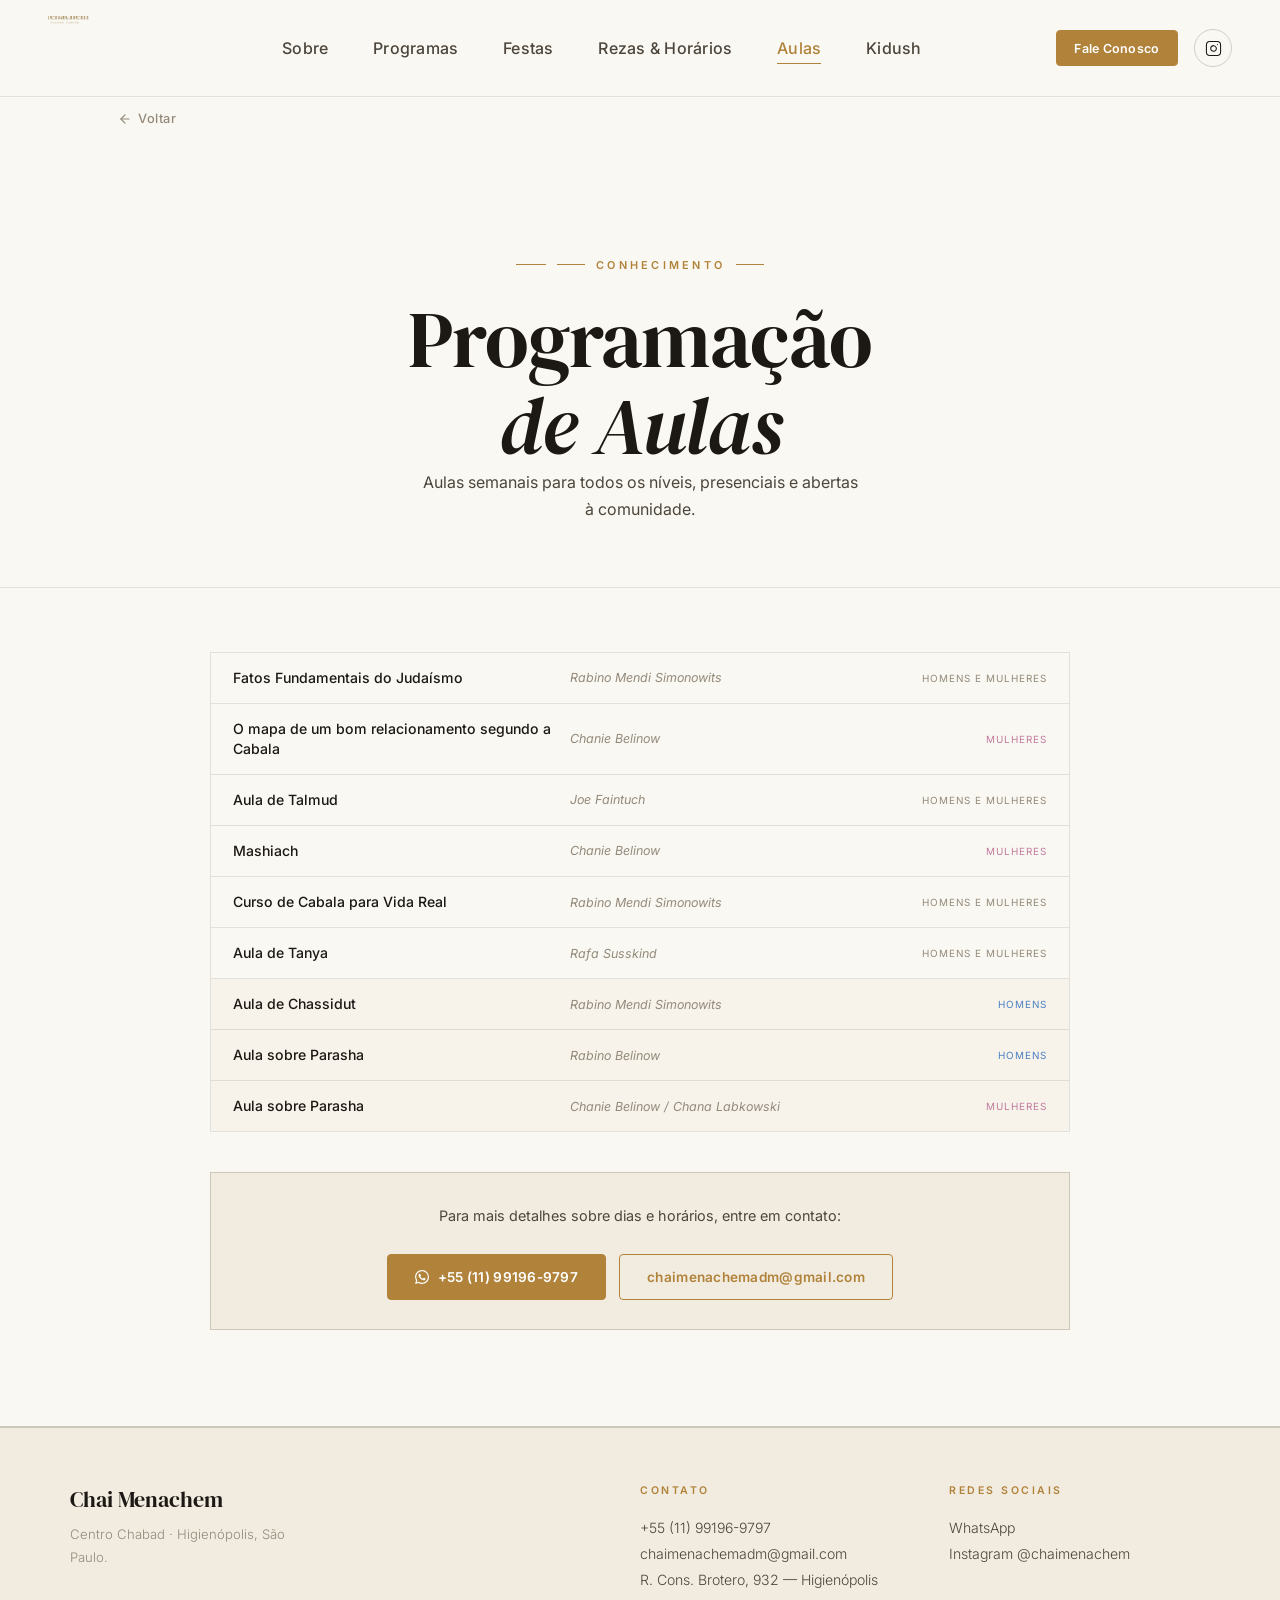
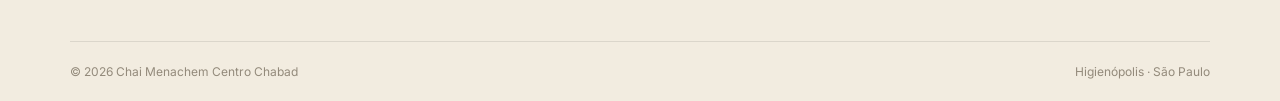
==== commit 9ce75245: "Multiple adjustments across all pages - index.html: use Lubavitcher Rebbe (182).avif for rebe photo " ====
--- a/Website/aulas.html
+++ b/Website/aulas.html
@@ -1,4 +1,4 @@
-<!DOCTYPE html>
+﻿<!DOCTYPE html>
 <html lang="pt-BR">
 <head>
 <meta charset="UTF-8"><meta name="viewport" content="width=device-width,initial-scale=1.0">
@@ -59,6 +59,13 @@
     <button class="hamburger" id="hamburger" onclick="openMenu()"><span></span><span></span><span></span></button>
   </div>
 </header>
+<!-- BACK BUTTON -->
+<div style="max-width:var(--maxw);margin:0 auto;padding:.8rem clamp(1.4rem,5vw,3rem) 0">
+  <a href="index.html" onclick="if(history.length>1){event.preventDefault();history.back()}" style="display:inline-flex;align-items:center;gap:.4rem;font-size:.8rem;font-weight:500;letter-spacing:.04em;color:var(--muted);text-decoration:none;transition:color .2s" onmouseover="this.style.color='var(--gold)'" onmouseout="this.style.color='var(--muted)'">
+    <svg width="14" height="14" viewBox="0 0 24 24" fill="none" stroke="currentColor" stroke-width="2" stroke-linecap="round" stroke-linejoin="round"><line x1="19" y1="12" x2="5" y2="12"/><polyline points="12 19 5 12 12 5"/></svg>
+    Voltar
+  </a>
+</div>
 
 <!-- PAGE HERO -->
 <section class="page-hero">
--- a/Website/nova.css
+++ b/Website/nova.css
@@ -63,9 +63,9 @@
 .brand{display:flex;align-items:center;text-decoration:none;flex-shrink:0}
 .brand-mark{width:100px;height:64px;overflow:hidden;position:relative;flex-shrink:0}
 .brand-mark img{position:absolute;width:165px;left:-34px;top:-52px;filter:url(#gold-soft)}
-.nav-links{display:flex;gap:2.1rem;align-items:center}
+.nav-links{display:flex;gap:2.8rem;align-items:center}
 .nav-links a{
-  font-size:.8rem;font-weight:500;letter-spacing:.01em;color:var(--ink-soft);
+  font-size:1rem;font-weight:500;letter-spacing:.015em;color:var(--ink-soft);
   text-decoration:none;transition:color .2s;white-space:nowrap;
 }
 .nav-links a:hover,.nav-links a.active{color:var(--gold)}
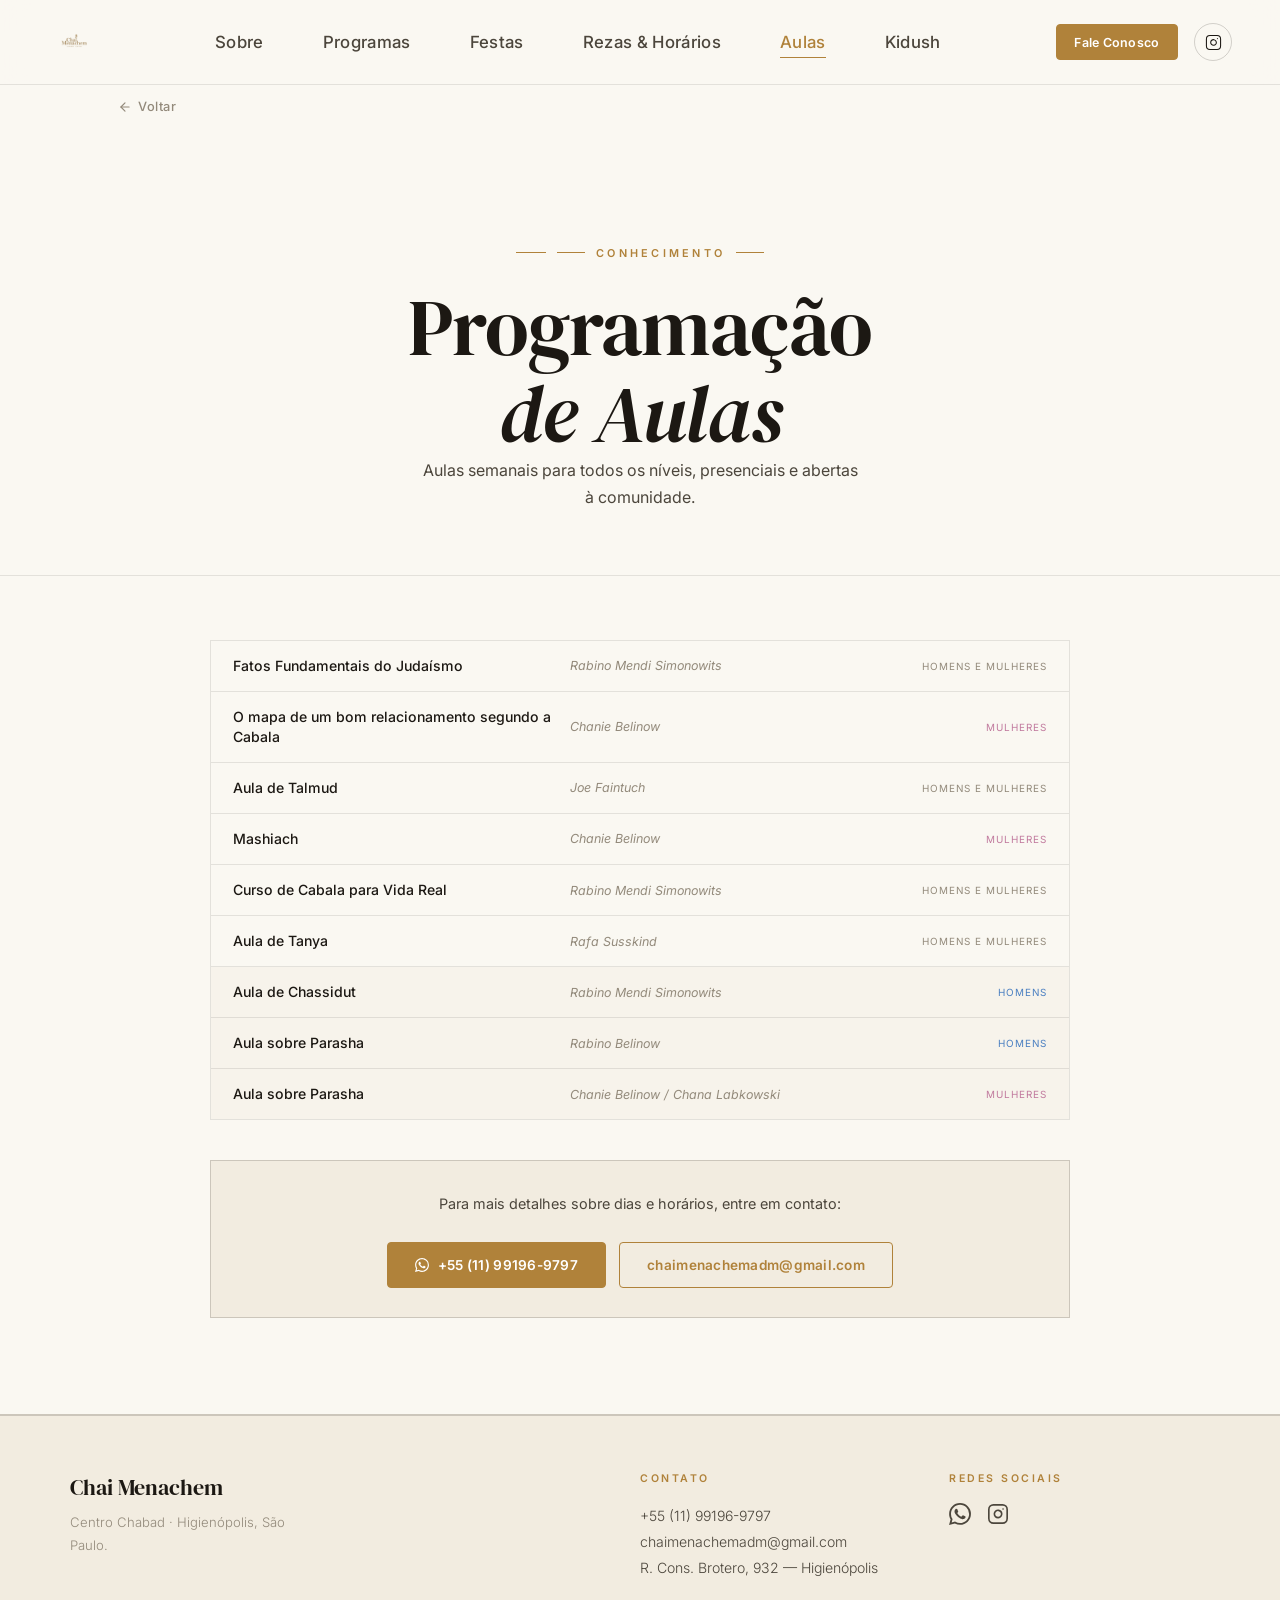
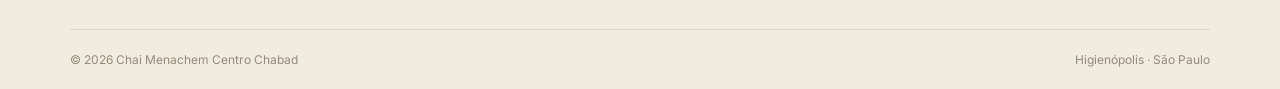
==== commit 5a8c1e6c: "Tiles 3-col + Shabat esquerda + Rebe centrado + footer icons + rabino centralizado" ====
--- a/Website/aulas.html
+++ b/Website/aulas.html
@@ -120,8 +120,10 @@
     </div>
     <div>
       <div class="footer-col-title">Redes Sociais</div>
-      <a href="https://wa.me/5511991969797" target="_blank" rel="noopener" class="footer-link">WhatsApp</a>
-      <a href="https://instagram.com/chaimenachem" target="_blank" rel="noopener" class="footer-link">Instagram @chaimenachem</a>
+      <div style="display:flex;gap:1rem;margin-top:.5rem">
+        <a href="https://wa.me/5511991969797" target="_blank" rel="noopener" title="WhatsApp" style="color:var(--ink-soft);transition:color .2s" onmouseover="this.style.color='var(--gold)'" onmouseout="this.style.color='var(--ink-soft)'"><svg width="22" height="22" viewBox="0 0 24 24" fill="currentColor"><path d="M17.472 14.382c-.297-.149-1.758-.867-2.03-.967-.273-.099-.471-.148-.67.15-.197.297-.767.966-.94 1.164-.173.199-.347.223-.644.075-.297-.15-1.255-.463-2.39-1.475-.883-.788-1.48-1.761-1.653-2.059-.173-.297-.018-.458.13-.606.134-.133.298-.347.446-.52.149-.174.198-.298.298-.497.099-.198.05-.371-.025-.52-.075-.149-.669-1.612-.916-2.207-.242-.579-.487-.5-.669-.51-.173-.008-.371-.01-.57-.01-.198 0-.52.074-.792.372-.272.297-1.04 1.016-1.04 2.479 0 1.462 1.065 2.875 1.213 3.074.149.198 2.096 3.2 5.077 4.487.709.306 1.262.489 1.694.625.712.227 1.36.195 1.871.118.571-.085 1.758-.719 2.006-1.413.248-.694.248-1.289.173-1.413-.074-.124-.272-.198-.57-.347m-5.421 7.403h-.004a9.87 9.87 0 01-5.031-1.378l-.361-.214-3.741.982.998-3.648-.235-.374a9.86 9.86 0 01-1.51-5.26c.001-5.45 4.436-9.884 9.888-9.884 2.64 0 5.122 1.03 6.988 2.898a9.825 9.825 0 012.893 6.994c-.003 5.45-4.437 9.884-9.885 9.884m8.413-18.297A11.815 11.815 0 0012.05 0C5.495 0 .16 5.335.157 11.892c0 2.096.547 4.142 1.588 5.945L.057 24l6.305-1.654a11.882 11.882 0 005.683 1.448h.005c6.554 0 11.89-5.335 11.893-11.893a11.821 11.821 0 00-3.48-8.413z"/></svg></a>
+        <a href="https://instagram.com/chaimenachem" target="_blank" rel="noopener" title="Instagram @chaimenachem" style="color:var(--ink-soft);transition:color .2s" onmouseover="this.style.color='var(--gold)'" onmouseout="this.style.color='var(--ink-soft)'"><svg width="22" height="22" viewBox="0 0 24 24" fill="none" stroke="currentColor" stroke-width="1.8" stroke-linecap="round" stroke-linejoin="round"><rect x="2" y="2" width="20" height="20" rx="5"/><path d="M16 11.37A4 4 0 1112.63 8 4 4 0 0116 11.37z"/><line x1="17.5" y1="6.5" x2="17.51" y2="6.5"/></svg></a>
+      </div>
     </div>
   </div>
   <div class="footer-bottom">
@@ -138,3 +140,4 @@
 </script>
 </body>
 </html>
+
--- a/Website/nova.css
+++ b/Website/nova.css
@@ -61,11 +61,11 @@
   border-bottom:1px solid var(--line);
 }
 .brand{display:flex;align-items:center;text-decoration:none;flex-shrink:0}
-.brand-mark{width:100px;height:64px;overflow:hidden;position:relative;flex-shrink:0}
-.brand-mark img{position:absolute;width:165px;left:-34px;top:-52px;filter:url(#gold-soft)}
-.nav-links{display:flex;gap:2.8rem;align-items:center}
+.brand-mark{height:52px;flex-shrink:0;display:flex;align-items:center}
+.brand-mark img{height:52px;width:auto;display:block;filter:url(#gold-soft)}
+.nav-links{display:flex;flex:1;align-items:center;justify-content:space-evenly;gap:0;margin:0 2rem}
 .nav-links a{
-  font-size:1rem;font-weight:500;letter-spacing:.015em;color:var(--ink-soft);
+  font-size:1.05rem;font-weight:500;letter-spacing:.02em;color:var(--ink-soft);
   text-decoration:none;transition:color .2s;white-space:nowrap;
 }
 .nav-links a:hover,.nav-links a.active{color:var(--gold)}
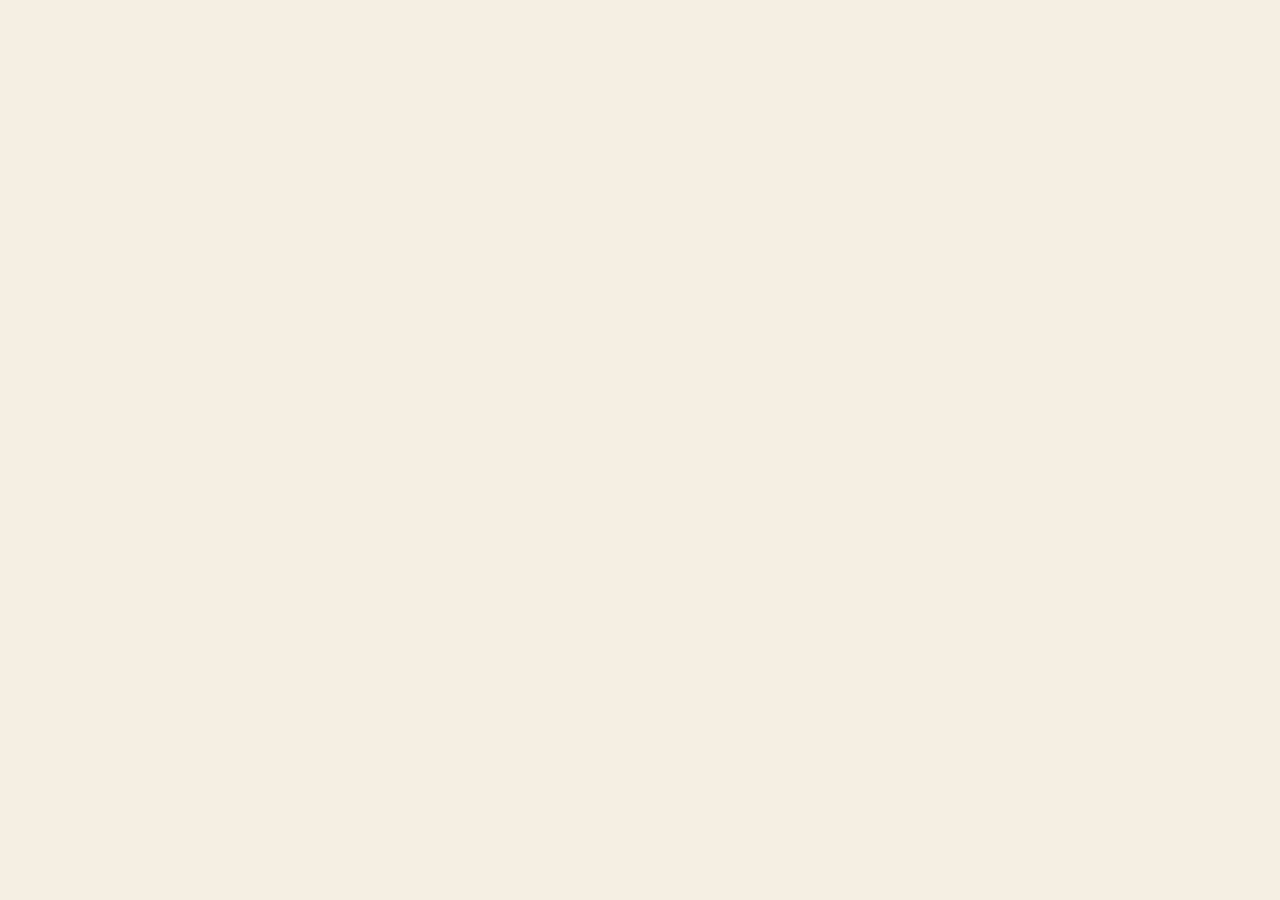
==== commit b4997154: "Redesign premium + logo recadré Co-Authored-By: Claude Opus 4.8 <noreply@anthropic.com>" ====
--- a/Website/aulas.html
+++ b/Website/aulas.html
@@ -1,143 +1,146 @@
-﻿<!DOCTYPE html>
-<html lang="pt-BR">
+<!DOCTYPE html>
+<html>
 <head>
-<meta charset="UTF-8"><meta name="viewport" content="width=device-width,initial-scale=1.0">
-<title>Aulas — Chai Menachem</title>
-<link rel="icon" type="image/png" href="logo.png"/>
-<link rel="stylesheet" href="nova.css">
-<style>
-.aulas-table{border:1px solid var(--line);max-width:860px;margin:0 auto}
-.aula-row{display:grid;grid-template-columns:1fr 1fr 140px;align-items:center;gap:1rem;padding:.95rem 1.4rem;border-bottom:1px solid var(--line);transition:background .2s}
-.aula-row:last-child{border-bottom:none}
-.aula-row:hover{background:var(--bg-warm)}
-.aula-row--sh{background:rgba(176,130,58,.04)}
-.aula-row--sh:hover{background:rgba(176,130,58,.09)}
-.aula-nome{font-size:.88rem;color:var(--ink);line-height:1.4;font-weight:500}
-.aula-prof{font-size:.78rem;color:var(--muted);font-style:italic}
-.aula-pub{font-size:.62rem;letter-spacing:.1em;text-transform:uppercase;text-align:right;color:var(--muted)}
-.aula-pub--h{color:#4a7fc1}
-.aula-pub--m{color:#c17a9e}
-@media(max-width:680px){.aula-row{grid-template-columns:1fr;gap:.25rem}.aula-pub{display:none}}
-</style>
+<meta charset="utf-8">
+<meta name="viewport" content="width=device-width, initial-scale=1">
+<script src="./support.js"></script>
 </head>
 <body>
+<x-dc>
+<helmet>
+<link rel="preconnect" href="https://fonts.googleapis.com">
+<link rel="preconnect" href="https://fonts.gstatic.com" crossorigin>
+<link href="https://fonts.googleapis.com/css2?family=Cormorant+Garamond:ital,wght@0,400;0,500;0,600;1,500&family=Hanken+Grotesk:wght@400;500;600;700&display=swap" rel="stylesheet">
+<style>
+  *{box-sizing:border-box;}
+  html,body{margin:0;padding:0;}
+  body{background:#f5efe3;font-family:'Hanken Grotesk',system-ui,sans-serif;color:#15243a;-webkit-font-smoothing:antialiased;}
+  a{color:inherit;text-decoration:none;}
+</style>
+</helmet>
 
-<!-- OVERLAY MENU -->
-<div class="nav-overlay" id="nav-overlay">
-  <button class="overlay-close" onclick="closeMenu()">✕</button>
-  <nav class="overlay-nav">
-    <a href="sobre.html">Sobre</a>
-    <a href="programas.html">Programas</a>
-    <a href="festas.html">Festas</a>
-    <a href="rezas.html">Rezas &amp; Horários</a>
-    <a href="aulas.html">Aulas</a>
-    <a href="espaco.html">Espaço</a>
-    <a href="eventos.html">Eventos</a>
-    <a href="kidush.html">Kidush</a>
-  </nav>
-  <p class="overlay-tag">Centro Chabad · Higienópolis · São Paulo</p>
-</div>
+<div style="max-width:100%;overflow-x:hidden;">
 
-<!-- HEADER -->
-<header class="page-nav">
-  <a class="brand" href="index.html">
-    <span class="brand-mark"><img src="logo-transparent.png" alt="Chai Menachem"></span>
-  </a>
-  <nav class="nav-links">
-    <a href="sobre.html">Sobre</a>
-    <a href="programas.html">Programas</a>
-    <a href="festas.html">Festas</a>
-    <a href="rezas.html">Rezas &amp; Horários</a>
-    <a href="aulas.html" class="active">Aulas</a>
-    <a href="kidush.html">Kidush</a>
-  </nav>
-  <div class="nav-right">
-    <a href="https://wa.me/5511991969797" target="_blank" rel="noopener" class="btn btn-primary" style="padding:.6rem 1.1rem;font-size:.78rem">Fale Conosco</a>
-    <a href="https://instagram.com/chaimenachem" target="_blank" rel="noopener" class="ig-btn" title="@chaimenachem">
-      <svg width="17" height="17" viewBox="0 0 24 24" fill="none" stroke="currentColor" stroke-width="1.5" stroke-linecap="round" stroke-linejoin="round"><rect x="2" y="2" width="20" height="20" rx="5"/><path d="M16 11.37A4 4 0 1112.63 8 4 4 0 0116 11.37z"/><line x1="17.5" y1="6.5" x2="17.51" y2="6.5"/></svg>
-    </a>
-    <button class="hamburger" id="hamburger" onclick="openMenu()"><span></span><span></span><span></span></button>
-  </div>
-</header>
-<!-- BACK BUTTON -->
-<div style="max-width:var(--maxw);margin:0 auto;padding:.8rem clamp(1.4rem,5vw,3rem) 0">
-  <a href="index.html" onclick="if(history.length>1){event.preventDefault();history.back()}" style="display:inline-flex;align-items:center;gap:.4rem;font-size:.8rem;font-weight:500;letter-spacing:.04em;color:var(--muted);text-decoration:none;transition:color .2s" onmouseover="this.style.color='var(--gold)'" onmouseout="this.style.color='var(--muted)'">
-    <svg width="14" height="14" viewBox="0 0 24 24" fill="none" stroke="currentColor" stroke-width="2" stroke-linecap="round" stroke-linejoin="round"><line x1="19" y1="12" x2="5" y2="12"/><polyline points="12 19 5 12 12 5"/></svg>
-    Voltar
-  </a>
-</div>
+  <header style="position:sticky;top:0;z-index:50;background:rgba(245,239,227,0.86);backdrop-filter:blur(12px);border-bottom:1px solid rgba(21,36,58,0.10);">
+    <div style="max-width:1240px;margin:0 auto;padding:16px 40px;display:flex;align-items:center;justify-content:space-between;gap:24px;">
+      <a href="index.html" style="display:flex;align-items:center;gap:12px;">
+        <img src="assets/logo-chai.png" alt="Chai Menachem" style="height:40px;width:auto;display:block;">
+      </a>
+      <nav style="display:flex;align-items:center;gap:26px;font-size:14.5px;font-weight:500;">
+        <a href="sobre.html" style="padding:4px 0;border-bottom:1.5px solid transparent;" style-hover="border-bottom:1.5px solid #b1873f;">Sobre</a>
+        <a href="rezas.html" style="padding:4px 0;border-bottom:1.5px solid transparent;" style-hover="border-bottom:1.5px solid #b1873f;">Rezas</a>
+        <a href="programas.html" style="padding:4px 0;border-bottom:1.5px solid transparent;" style-hover="border-bottom:1.5px solid #b1873f;">Programas</a>
+        <a href="aulas.html" style="padding:4px 0;border-bottom:1.5px solid #b1873f;color:#8f6a2c;">Aulas</a>
+        <a href="festas.html" style="padding:4px 0;border-bottom:1.5px solid transparent;" style-hover="border-bottom:1.5px solid #b1873f;">Festas</a>
+        <a href="eventos.html" style="padding:4px 0;border-bottom:1.5px solid transparent;" style-hover="border-bottom:1.5px solid #b1873f;">Eventos</a>
+        <a href="rebe.html" style="padding:4px 0;border-bottom:1.5px solid transparent;" style-hover="border-bottom:1.5px solid #b1873f;">O Rebe</a>
+      </nav>
+      <a href="index.html#doar" style="font-size:14.5px;font-weight:700;letter-spacing:0.02em;color:#fffdf8;background:#b1873f;padding:11px 22px;border-radius:999px;" style-hover="background:#8f6a2c;">Doar via PIX</a>
+    </div>
+  </header>
 
-<!-- PAGE HERO -->
-<section class="page-hero">
-  <div class="eyebrow">
-    <span class="eyebrow-line"></span>
-    <span class="eyebrow-text">Conhecimento</span>
-    <span class="eyebrow-line"></span>
-  </div>
-  <h1>Programação<br><em>de Aulas</em></h1>
-  <p style="font-size:1rem;color:var(--ink-soft);max-width:44ch;margin:0 auto;line-height:1.7">Aulas semanais para todos os níveis, presenciais e abertas à comunidade.</p>
-</section>
+  <section style="max-width:1240px;margin:0 auto;padding:72px 40px 8px;">
+    <div style="display:flex;align-items:center;gap:10px;margin-bottom:22px;">
+      <span style="width:30px;height:1.5px;background:#b1873f;display:inline-block;"></span>
+      <span style="font-size:13px;font-weight:600;letter-spacing:0.18em;text-transform:uppercase;color:#8f6a2c;">Conhecimento</span>
+    </div>
+    <h1 style="font-family:'Cormorant Garamond',serif;font-weight:600;font-size:72px;line-height:1;letter-spacing:-0.01em;margin:0 0 18px;">Programação <span style="font-style:italic;color:#8f6a2c;">de Aulas</span></h1>
+    <p style="font-size:18px;line-height:1.6;color:#44515f;margin:0;max-width:52ch;">Aulas semanais para todos os níveis — presenciais e abertas a toda a comunidade.</p>
+  </section>
 
-<main style="padding:4rem clamp(1.4rem,5vw,3rem) 6rem">
+  <section style="max-width:1240px;margin:0 auto;padding:46px 40px 20px;display:grid;grid-template-columns:repeat(3,1fr);gap:18px;">
 
-  <div class="aulas-table reveal">
-    <div class="aula-row"><span class="aula-nome">Fatos Fundamentais do Judaísmo</span><span class="aula-prof">Rabino Mendi Simonowits</span><span class="aula-pub">Homens e Mulheres</span></div>
-    <div class="aula-row"><span class="aula-nome">O mapa de um bom relacionamento segundo a Cabala</span><span class="aula-prof">Chanie Belinow</span><span class="aula-pub aula-pub--m">Mulheres</span></div>
-    <div class="aula-row"><span class="aula-nome">Aula de Talmud</span><span class="aula-prof">Joe Faintuch</span><span class="aula-pub">Homens e Mulheres</span></div>
-    <div class="aula-row"><span class="aula-nome">Mashiach</span><span class="aula-prof">Chanie Belinow</span><span class="aula-pub aula-pub--m">Mulheres</span></div>
-    <div class="aula-row"><span class="aula-nome">Curso de Cabala para Vida Real</span><span class="aula-prof">Rabino Mendi Simonowits</span><span class="aula-pub">Homens e Mulheres</span></div>
-    <div class="aula-row"><span class="aula-nome">Aula de Tanya</span><span class="aula-prof">Rafa Susskind</span><span class="aula-pub">Homens e Mulheres</span></div>
-    <div class="aula-row aula-row--sh"><span class="aula-nome">Aula de Chassidut</span><span class="aula-prof">Rabino Mendi Simonowits</span><span class="aula-pub aula-pub--h">Homens</span></div>
-    <div class="aula-row aula-row--sh"><span class="aula-nome">Aula sobre Parasha</span><span class="aula-prof">Rabino Belinow</span><span class="aula-pub aula-pub--h">Homens</span></div>
-    <div class="aula-row aula-row--sh"><span class="aula-nome">Aula sobre Parasha</span><span class="aula-prof">Chanie Belinow / Chana Labkowski</span><span class="aula-pub aula-pub--m">Mulheres</span></div>
-  </div>
+    <div style="background:#fffdf8;border:1px solid rgba(21,36,58,0.10);border-radius:10px;padding:28px;display:flex;flex-direction:column;gap:14px;min-height:180px;" style-hover="border-color:#b1873f;">
+      <h3 style="font-family:'Cormorant Garamond',serif;font-weight:600;font-size:25px;line-height:1.15;margin:0;flex:1;">Fatos Fundamentais do Judaísmo</h3>
+      <div style="font-size:14.5px;color:#44515f;">Rabino Mendi Simonowits</div>
+      <span style="align-self:flex-start;font-size:12px;font-weight:600;letter-spacing:0.06em;text-transform:uppercase;color:#8f6a2c;background:rgba(177,135,63,0.12);padding:6px 12px;border-radius:999px;">Homens e Mulheres</span>
+    </div>
 
-  <div style="max-width:860px;margin:2.5rem auto 0;padding:1.8rem 2rem;background:var(--bg-warm);border:1px solid var(--line-2);text-align:center" class="reveal">
-    <p style="font-size:.9rem;color:var(--ink-soft);line-height:1.9;margin-bottom:1.5rem">Para mais detalhes sobre dias e horários, entre em contato:</p>
-    <div style="display:flex;flex-wrap:wrap;gap:.8rem;justify-content:center">
-      <a href="https://wa.me/5511991969797" target="_blank" rel="noopener" class="btn btn-primary">
-        <svg width="14" height="14" viewBox="0 0 24 24" fill="currentColor"><path d="M17.472 14.382c-.297-.149-1.758-.867-2.03-.967-.273-.099-.471-.148-.67.15-.197.297-.767.966-.94 1.164-.173.199-.347.223-.644.075-.297-.15-1.255-.463-2.39-1.475-.883-.788-1.48-1.761-1.653-2.059-.173-.297-.018-.458.13-.606.134-.133.298-.347.446-.52.149-.174.198-.298.298-.497.099-.198.05-.371-.025-.52-.075-.149-.669-1.612-.916-2.207-.242-.579-.487-.5-.669-.51-.173-.008-.371-.01-.57-.01-.198 0-.52.074-.792.372-.272.297-1.04 1.016-1.04 2.479 0 1.462 1.065 2.875 1.213 3.074.149.198 2.096 3.2 5.077 4.487.709.306 1.262.489 1.694.625.712.227 1.36.195 1.871.118.571-.085 1.758-.719 2.006-1.413.248-.694.248-1.289.173-1.413-.074-.124-.272-.198-.57-.347m-5.421 7.403h-.004a9.87 9.87 0 01-5.031-1.378l-.361-.214-3.741.982.998-3.648-.235-.374a9.86 9.86 0 01-1.51-5.26c.001-5.45 4.436-9.884 9.888-9.884 2.64 0 5.122 1.03 6.988 2.898a9.825 9.825 0 012.893 6.994c-.003 5.45-4.437 9.884-9.885 9.884m8.413-18.297A11.815 11.815 0 0012.05 0C5.495 0 .16 5.335.157 11.892c0 2.096.547 4.142 1.588 5.945L.057 24l6.305-1.654a11.882 11.882 0 005.683 1.448h.005c6.554 0 11.89-5.335 11.893-11.893a11.821 11.821 0 00-3.48-8.413z"/></svg>
-        +55 (11) 99196-9797
-      </a>
-      <a href="mailto:chaimenachemadm@gmail.com" class="btn btn-ghost">chaimenachemadm@gmail.com</a>
+    <div style="background:#fffdf8;border:1px solid rgba(21,36,58,0.10);border-radius:10px;padding:28px;display:flex;flex-direction:column;gap:14px;min-height:180px;" style-hover="border-color:#b1873f;">
+      <h3 style="font-family:'Cormorant Garamond',serif;font-weight:600;font-size:25px;line-height:1.15;margin:0;flex:1;">O mapa de um bom relacionamento segundo a Cabala</h3>
+      <div style="font-size:14.5px;color:#44515f;">Chanie Belinow</div>
+      <span style="align-self:flex-start;font-size:12px;font-weight:600;letter-spacing:0.06em;text-transform:uppercase;color:#8f6a2c;background:rgba(177,135,63,0.12);padding:6px 12px;border-radius:999px;">Mulheres</span>
     </div>
-  </div>
 
-</main>
+    <div style="background:#fffdf8;border:1px solid rgba(21,36,58,0.10);border-radius:10px;padding:28px;display:flex;flex-direction:column;gap:14px;min-height:180px;" style-hover="border-color:#b1873f;">
+      <h3 style="font-family:'Cormorant Garamond',serif;font-weight:600;font-size:25px;line-height:1.15;margin:0;flex:1;">Aula de Talmud</h3>
+      <div style="font-size:14.5px;color:#44515f;">Joe Faintuch</div>
+      <span style="align-self:flex-start;font-size:12px;font-weight:600;letter-spacing:0.06em;text-transform:uppercase;color:#8f6a2c;background:rgba(177,135,63,0.12);padding:6px 12px;border-radius:999px;">Homens e Mulheres</span>
+    </div>
 
-<!-- FOOTER -->
-<footer class="site-footer">
-  <div class="footer-inner">
-    <div>
-      <div class="footer-brand">Chai Menachem</div>
-      <div class="footer-tagline">Centro Chabad · Higienópolis, São Paulo.</div>
+    <div style="background:#fffdf8;border:1px solid rgba(21,36,58,0.10);border-radius:10px;padding:28px;display:flex;flex-direction:column;gap:14px;min-height:180px;" style-hover="border-color:#b1873f;">
+      <h3 style="font-family:'Cormorant Garamond',serif;font-weight:600;font-size:25px;line-height:1.15;margin:0;flex:1;">Mashiach</h3>
+      <div style="font-size:14.5px;color:#44515f;">Chanie Belinow</div>
+      <span style="align-self:flex-start;font-size:12px;font-weight:600;letter-spacing:0.06em;text-transform:uppercase;color:#8f6a2c;background:rgba(177,135,63,0.12);padding:6px 12px;border-radius:999px;">Mulheres</span>
     </div>
-    <div>
-      <div class="footer-col-title">Contato</div>
-      <a href="https://wa.me/5511991969797" target="_blank" rel="noopener" class="footer-link">+55 (11) 99196-9797</a>
-      <a href="mailto:chaimenachemadm@gmail.com" class="footer-link">chaimenachemadm@gmail.com</a>
-      <span class="footer-link" style="cursor:default">R. Cons. Brotero, 932 — Higienópolis</span>
+
+    <div style="background:#fffdf8;border:1px solid rgba(21,36,58,0.10);border-radius:10px;padding:28px;display:flex;flex-direction:column;gap:14px;min-height:180px;" style-hover="border-color:#b1873f;">
+      <h3 style="font-family:'Cormorant Garamond',serif;font-weight:600;font-size:25px;line-height:1.15;margin:0;flex:1;">Curso de Cabala para a Vida Real</h3>
+      <div style="font-size:14.5px;color:#44515f;">Rabino Mendi Simonowits</div>
+      <span style="align-self:flex-start;font-size:12px;font-weight:600;letter-spacing:0.06em;text-transform:uppercase;color:#8f6a2c;background:rgba(177,135,63,0.12);padding:6px 12px;border-radius:999px;">Homens e Mulheres</span>
     </div>
-    <div>
-      <div class="footer-col-title">Redes Sociais</div>
-      <div style="display:flex;gap:1rem;margin-top:.5rem">
-        <a href="https://wa.me/5511991969797" target="_blank" rel="noopener" title="WhatsApp" style="color:var(--ink-soft);transition:color .2s" onmouseover="this.style.color='var(--gold)'" onmouseout="this.style.color='var(--ink-soft)'"><svg width="22" height="22" viewBox="0 0 24 24" fill="currentColor"><path d="M17.472 14.382c-.297-.149-1.758-.867-2.03-.967-.273-.099-.471-.148-.67.15-.197.297-.767.966-.94 1.164-.173.199-.347.223-.644.075-.297-.15-1.255-.463-2.39-1.475-.883-.788-1.48-1.761-1.653-2.059-.173-.297-.018-.458.13-.606.134-.133.298-.347.446-.52.149-.174.198-.298.298-.497.099-.198.05-.371-.025-.52-.075-.149-.669-1.612-.916-2.207-.242-.579-.487-.5-.669-.51-.173-.008-.371-.01-.57-.01-.198 0-.52.074-.792.372-.272.297-1.04 1.016-1.04 2.479 0 1.462 1.065 2.875 1.213 3.074.149.198 2.096 3.2 5.077 4.487.709.306 1.262.489 1.694.625.712.227 1.36.195 1.871.118.571-.085 1.758-.719 2.006-1.413.248-.694.248-1.289.173-1.413-.074-.124-.272-.198-.57-.347m-5.421 7.403h-.004a9.87 9.87 0 01-5.031-1.378l-.361-.214-3.741.982.998-3.648-.235-.374a9.86 9.86 0 01-1.51-5.26c.001-5.45 4.436-9.884 9.888-9.884 2.64 0 5.122 1.03 6.988 2.898a9.825 9.825 0 012.893 6.994c-.003 5.45-4.437 9.884-9.885 9.884m8.413-18.297A11.815 11.815 0 0012.05 0C5.495 0 .16 5.335.157 11.892c0 2.096.547 4.142 1.588 5.945L.057 24l6.305-1.654a11.882 11.882 0 005.683 1.448h.005c6.554 0 11.89-5.335 11.893-11.893a11.821 11.821 0 00-3.48-8.413z"/></svg></a>
-        <a href="https://instagram.com/chaimenachem" target="_blank" rel="noopener" title="Instagram @chaimenachem" style="color:var(--ink-soft);transition:color .2s" onmouseover="this.style.color='var(--gold)'" onmouseout="this.style.color='var(--ink-soft)'"><svg width="22" height="22" viewBox="0 0 24 24" fill="none" stroke="currentColor" stroke-width="1.8" stroke-linecap="round" stroke-linejoin="round"><rect x="2" y="2" width="20" height="20" rx="5"/><path d="M16 11.37A4 4 0 1112.63 8 4 4 0 0116 11.37z"/><line x1="17.5" y1="6.5" x2="17.51" y2="6.5"/></svg></a>
+
+    <div style="background:#fffdf8;border:1px solid rgba(21,36,58,0.10);border-radius:10px;padding:28px;display:flex;flex-direction:column;gap:14px;min-height:180px;" style-hover="border-color:#b1873f;">
+      <h3 style="font-family:'Cormorant Garamond',serif;font-weight:600;font-size:25px;line-height:1.15;margin:0;flex:1;">Aula de Tanya</h3>
+      <div style="font-size:14.5px;color:#44515f;">Rafa Susskind</div>
+      <span style="align-self:flex-start;font-size:12px;font-weight:600;letter-spacing:0.06em;text-transform:uppercase;color:#8f6a2c;background:rgba(177,135,63,0.12);padding:6px 12px;border-radius:999px;">Homens e Mulheres</span>
+    </div>
+
+    <div style="background:#fffdf8;border:1px solid rgba(21,36,58,0.10);border-radius:10px;padding:28px;display:flex;flex-direction:column;gap:14px;min-height:180px;" style-hover="border-color:#b1873f;">
+      <h3 style="font-family:'Cormorant Garamond',serif;font-weight:600;font-size:25px;line-height:1.15;margin:0;flex:1;">Aula de Chassidut</h3>
+      <div style="font-size:14.5px;color:#44515f;">Rabino Mendi Simonowits</div>
+      <span style="align-self:flex-start;font-size:12px;font-weight:600;letter-spacing:0.06em;text-transform:uppercase;color:#8f6a2c;background:rgba(177,135,63,0.12);padding:6px 12px;border-radius:999px;">Homens</span>
+    </div>
+
+    <div style="background:#fffdf8;border:1px solid rgba(21,36,58,0.10);border-radius:10px;padding:28px;display:flex;flex-direction:column;gap:14px;min-height:180px;" style-hover="border-color:#b1873f;">
+      <h3 style="font-family:'Cormorant Garamond',serif;font-weight:600;font-size:25px;line-height:1.15;margin:0;flex:1;">Aula sobre a Parashá</h3>
+      <div style="font-size:14.5px;color:#44515f;">Rabino Belinow</div>
+      <span style="align-self:flex-start;font-size:12px;font-weight:600;letter-spacing:0.06em;text-transform:uppercase;color:#8f6a2c;background:rgba(177,135,63,0.12);padding:6px 12px;border-radius:999px;">Homens</span>
+    </div>
+
+    <div style="background:#fffdf8;border:1px solid rgba(21,36,58,0.10);border-radius:10px;padding:28px;display:flex;flex-direction:column;gap:14px;min-height:180px;" style-hover="border-color:#b1873f;">
+      <h3 style="font-family:'Cormorant Garamond',serif;font-weight:600;font-size:25px;line-height:1.15;margin:0;flex:1;">Aula sobre a Parashá</h3>
+      <div style="font-size:14.5px;color:#44515f;">Chanie Belinow / Chana Labkowski</div>
+      <span style="align-self:flex-start;font-size:12px;font-weight:600;letter-spacing:0.06em;text-transform:uppercase;color:#8f6a2c;background:rgba(177,135,63,0.12);padding:6px 12px;border-radius:999px;">Mulheres</span>
+    </div>
+
+  </section>
+
+  <section style="max-width:1240px;margin:0 auto;padding:40px 40px 80px;text-align:center;">
+    <p style="font-size:18px;color:#44515f;margin:0 0 22px;">Para mais detalhes sobre dias e horários, entre em contato:</p>
+    <a href="https://wa.me/5511991969797" style="font-size:15.5px;font-weight:700;color:#fffdf8;background:#b1873f;padding:15px 30px;border-radius:999px;display:inline-block;" style-hover="background:#8f6a2c;">Fale Conosco no WhatsApp</a>
+  </section>
+
+  <footer style="background:#101b2c;color:rgba(245,239,227,0.72);">
+    <div style="max-width:1240px;margin:0 auto;padding:64px 40px 40px;display:grid;grid-template-columns:1.4fr 1fr 1fr;gap:48px;">
+      <div>
+        <img src="assets/logo-chai.png" alt="Chai Menachem" style="height:44px;width:auto;margin-bottom:18px;filter:brightness(1.55);">
+        <p style="font-size:15px;line-height:1.6;max-width:34ch;margin:0;">Centro Chabad · Higienópolis, São Paulo. Um espaço de luz, aprendizado e comunidade.</p>
+      </div>
+      <div>
+        <div style="font-size:13px;letter-spacing:0.14em;text-transform:uppercase;color:#e9c987;margin-bottom:16px;">Navegação</div>
+        <p style="font-size:15px;line-height:1.9;margin:0;">
+          <a href="sobre.html" style-hover="color:#fffdf8;">Sobre</a> · <a href="rezas.html" style-hover="color:#fffdf8;">Rezas</a> · <a href="programas.html" style-hover="color:#fffdf8;">Programas</a><br>
+          <a href="aulas.html" style-hover="color:#fffdf8;">Aulas</a> · <a href="festas.html" style-hover="color:#fffdf8;">Festas</a> · <a href="eventos.html" style-hover="color:#fffdf8;">Eventos</a><br>
+          <a href="kidush.html" style-hover="color:#fffdf8;">Kidush</a> · <a href="espaco.html" style-hover="color:#fffdf8;">Espaço</a> · <a href="rebe.html" style-hover="color:#fffdf8;">O Rebe</a>
+        </p>
+      </div>
+      <div>
+        <div style="font-size:13px;letter-spacing:0.14em;text-transform:uppercase;color:#e9c987;margin-bottom:16px;">Contato</div>
+        <p style="font-size:15px;line-height:1.9;margin:0;">
+          <a href="https://wa.me/5511991969797" style-hover="color:#fffdf8;">+55 (11) 99196-9797</a><br>
+          <a href="mailto:chaimenachemadm@gmail.com" style-hover="color:#fffdf8;">chaimenachemadm@gmail.com</a><br>
+          R. Cons. Brotero, 932 — Higienópolis<br>
+          <a href="https://instagram.com/chaimenachem" style-hover="color:#fffdf8;">Instagram @chaimenachem</a>
+        </p>
       </div>
     </div>
-  </div>
-  <div class="footer-bottom">
-    <span>© 2026 Chai Menachem Centro Chabad</span>
-    <span>Higienópolis · São Paulo</span>
-  </div>
-</footer>
+    <div style="max-width:1240px;margin:0 auto;padding:0 40px 40px;border-top:1px solid rgba(245,239,227,0.12);">
+      <p style="font-size:13px;color:rgba(245,239,227,0.45);margin:24px 0 0;">© 2026 Chai Menachem Centro Chabad Higienópolis · São Paulo</p>
+    </div>
+  </footer>
 
-<script>
-function openMenu(){document.getElementById('nav-overlay').classList.add('open');document.getElementById('hamburger').classList.add('open')}
-function closeMenu(){document.getElementById('nav-overlay').classList.remove('open');document.getElementById('hamburger').classList.remove('open')}
-const observer=new IntersectionObserver(entries=>{entries.forEach(e=>{if(e.isIntersecting)e.target.classList.add('visible')})},{threshold:.15});
-document.querySelectorAll('.reveal').forEach(el=>observer.observe(el));
-</script>
+</div>
+</x-dc>
 </body>
 </html>
-
